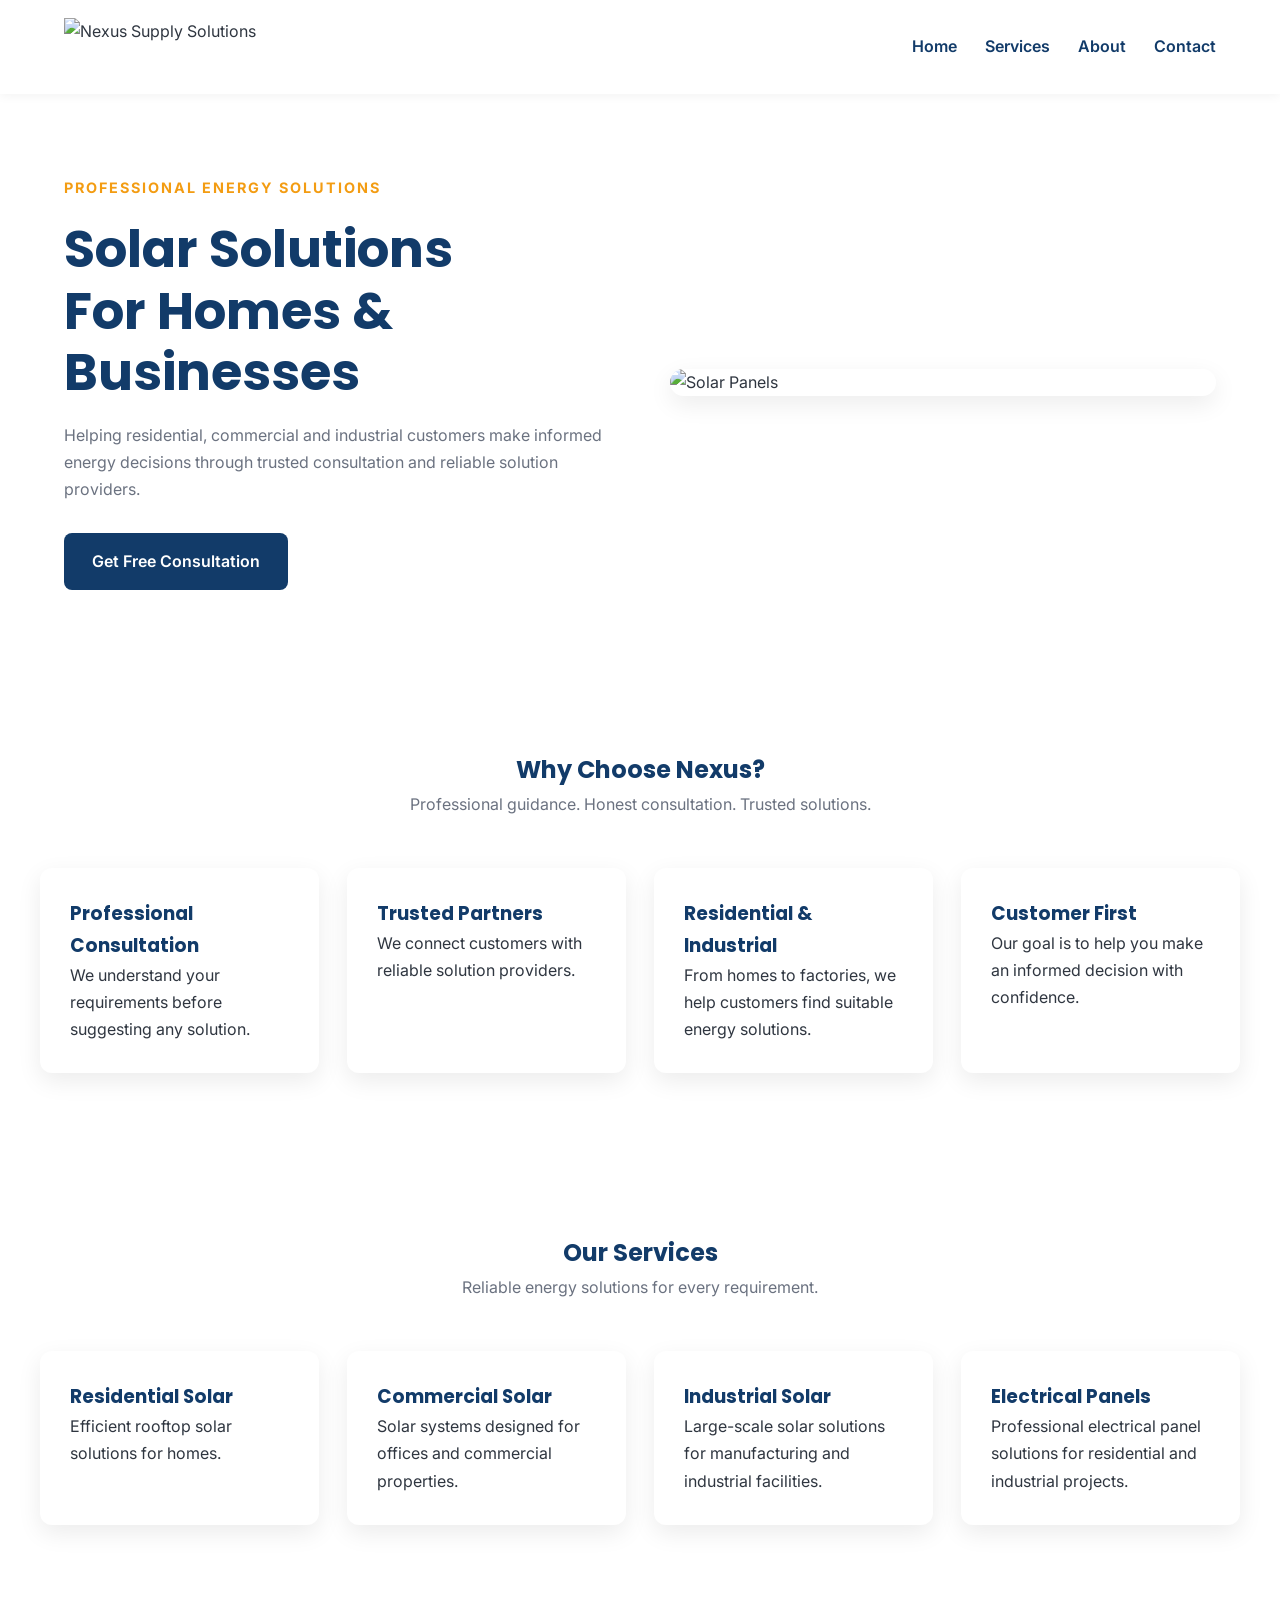
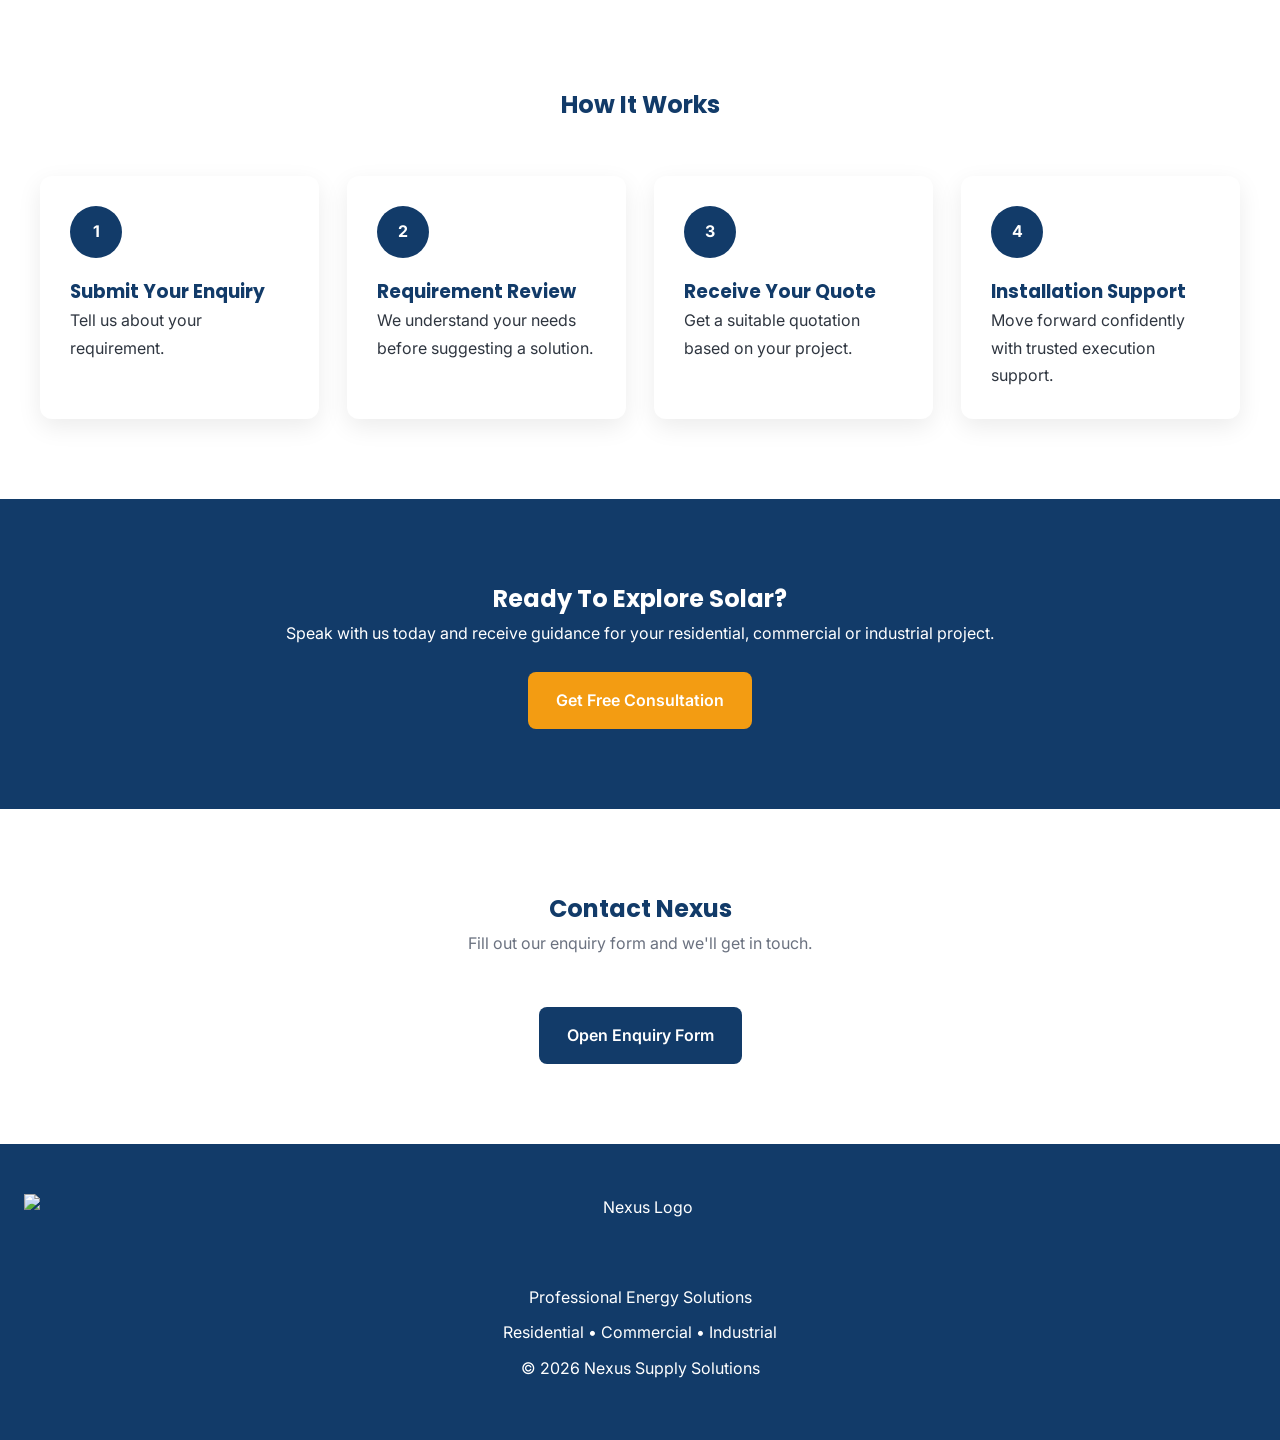
==== index.html @ 82d0091e "Add files via upload" ====
﻿<!DOCTYPE html>
<html lang="en">
<head>
    <meta charset="UTF-8">
    <meta name="viewport" content="width=device-width, initial-scale=1.0">
    <title>Nexus Supply Solutions | Energy Solutions</title>

    <meta name="description" content="Professional solar and energy solutions for residential, commercial and industrial customers.">

    <link rel="preconnect" href="https://fonts.googleapis.com">
    <link rel="preconnect" href="https://fonts.gstatic.com" crossorigin>

    <link href="https://fonts.googleapis.com/css2?family=Inter:wght@300;400;500;600&family=Poppins:wght@500;600;700&display=swap" rel="stylesheet">

    <link rel="stylesheet" href="style.css">
</head>

<body>

<!-- ===================== NAVIGATION ===================== -->

<header>

    <nav class="navbar">

        <div class="logo">

            <!-- Replace with your logo -->
            <img src="images/logo.png" alt="Nexus Supply Solutions">

        </div>

        <ul class="nav-links">

            <li><a href="#home">Home</a></li>

            <li><a href="#services">Services</a></li>

            <li><a href="#about">About</a></li>

            <li><a href="#contact">Contact</a></li>

        </ul>

    </nav>

</header>





<!-- ===================== HERO ===================== -->

<section class="hero" id="home">

    <div class="hero-text">

        <span class="small-heading">
            PROFESSIONAL ENERGY SOLUTIONS
        </span>

        <h1>

            Solar Solutions<br>

            For Homes & Businesses

        </h1>

        <p>

            Helping residential, commercial and industrial customers
            make informed energy decisions through trusted consultation
            and reliable solution providers.

        </p>

        <a href="#contact" class="primary-btn">

            Get Free Consultation

        </a>

    </div>


    <div class="hero-image">

        <img src="images/hero.jpg" alt="Solar Panels">

    </div>

</section>






<!-- ===================== WHY NEXUS ===================== -->

<section class="why" id="about">

    <div class="section-title">

        <h2>Why Choose Nexus?</h2>

        <p>
            Professional guidance. Honest consultation. Trusted solutions.
        </p>

    </div>


    <div class="why-grid">

        <div class="card">

            <h3>Professional Consultation</h3>

            <p>
                We understand your requirements before suggesting any solution.
            </p>

        </div>


        <div class="card">

            <h3>Trusted Partners</h3>

            <p>
                We connect customers with reliable solution providers.
            </p>

        </div>


        <div class="card">

            <h3>Residential & Industrial</h3>

            <p>
                From homes to factories, we help customers find suitable energy solutions.
            </p>

        </div>


        <div class="card">

            <h3>Customer First</h3>

            <p>
                Our goal is to help you make an informed decision with confidence.
            </p>

        </div>

    </div>

</section>







<!-- ===================== SERVICES ===================== -->

<section class="services" id="services">

    <div class="section-title">

        <h2>Our Services</h2>

        <p>

            Reliable energy solutions for every requirement.

        </p>

    </div>


    <div class="services-grid">

        <div class="service-card">

            <h3>Residential Solar</h3>

            <p>

                Efficient rooftop solar solutions for homes.

            </p>

        </div>



        <div class="service-card">

            <h3>Commercial Solar</h3>

            <p>

                Solar systems designed for offices and commercial properties.

            </p>

        </div>



        <div class="service-card">

            <h3>Industrial Solar</h3>

            <p>

                Large-scale solar solutions for manufacturing and industrial facilities.

            </p>

        </div>



        <div class="service-card">

            <h3>Electrical Panels</h3>

            <p>

                Professional electrical panel solutions for residential and industrial projects.

            </p>

        </div>

    </div>

</section>







<!-- ===================== PROCESS ===================== -->

<section class="process">

    <div class="section-title">

        <h2>How It Works</h2>

    </div>


    <div class="process-grid">

        <div class="step">

            <div class="number">1</div>

            <h3>Submit Your Enquiry</h3>

            <p>

                Tell us about your requirement.

            </p>

        </div>



        <div class="step">

            <div class="number">2</div>

            <h3>Requirement Review</h3>

            <p>

                We understand your needs before suggesting a solution.

            </p>

        </div>



        <div class="step">

            <div class="number">3</div>

            <h3>Receive Your Quote</h3>

            <p>

                Get a suitable quotation based on your project.

            </p>

        </div>



        <div class="step">

            <div class="number">4</div>

            <h3>Installation Support</h3>

            <p>

                Move forward confidently with trusted execution support.

            </p>

        </div>

    </div>

</section>








<!-- ===================== CTA ===================== -->

<section class="cta">

    <h2>

        Ready To Explore Solar?

    </h2>

    <p>

        Speak with us today and receive guidance for your residential,
        commercial or industrial project.

    </p>

    <a href="#contact" class="primary-btn">

        Get Free Consultation

    </a>

</section>









<!-- ===================== CONTACT ===================== -->

<section class="contact" id="contact">

    <div class="section-title">

        <h2>

            Contact Nexus

        </h2>

        <p>

            Fill out our enquiry form and we'll get in touch.

        </p>

    </div>


    <!-- Replace YOUR_GOOGLE_FORM_LINK with your form URL -->

    <a

        href="https://forms.gle/3yvZovaeXCSJUAY39"

        target="_blank"

        class="primary-btn"

    >

        Open Enquiry Form

    </a>

</section>








<!-- ===================== FOOTER ===================== -->

<footer>

    <img src="images/logo.png" alt="Nexus Logo">

    <p>

        Professional Energy Solutions

    </p>

    <p>

        Residential • Commercial • Industrial

    </p>

    <p>

        © 2026 Nexus Supply Solutions

    </p>

</footer>

</body>
</html>
---- style.css ----
/* ===========================
   Nexus Supply Solutions
   Version 1 Stylesheet
=========================== */

:root{
  --primary:#123b69;
  --secondary:#2b7bbb;
  --accent:#f39c12;
  --bg:#ffffff;
  --light:#f5f7fa;
  --text:#2f3640;
  --muted:#6b7280;
  --radius:12px;
  --shadow:0 8px 24px rgba(0,0,0,.08);
}

*{margin:0;padding:0;box-sizing:border-box}
html{scroll-behavior:smooth}
body{
  font-family:'Inter',sans-serif;
  color:var(--text);
  background:var(--bg);
  line-height:1.7;
}
img{max-width:100%;display:block}
a{text-decoration:none}

h1,h2,h3{
  font-family:'Poppins',sans-serif;
  color:var(--primary);
}

header{
  position:sticky;
  top:0;
  background:#fff;
  z-index:1000;
  box-shadow:0 2px 10px rgba(0,0,0,.05);
}

.navbar{
  max-width:1200px;
  margin:auto;
  display:flex;
  justify-content:space-between;
  align-items:center;
  padding:18px 24px;
}

.logo img{height:58px}

.nav-links{
  list-style:none;
  display:flex;
  gap:28px;
}

.nav-links a{
  color:var(--primary);
  font-weight:600;
}

.nav-links a:hover{
  color:var(--accent);
}

.hero{
  max-width:1200px;
  margin:auto;
  display:grid;
  grid-template-columns:1fr 1fr;
  gap:60px;
  align-items:center;
  padding:80px 24px;
}

.small-heading{
  color:var(--accent);
  letter-spacing:2px;
  font-weight:700;
  font-size:.9rem;
}

.hero h1{
  font-size:3.2rem;
  margin:18px 0;
  line-height:1.2;
}

.hero p{
  color:var(--muted);
  margin-bottom:30px;
}

.primary-btn{
  display:inline-block;
  background:var(--primary);
  color:#fff;
  padding:15px 28px;
  border-radius:8px;
  font-weight:600;
  transition:.25s;
}

.primary-btn:hover{
  background:var(--accent);
  transform:translateY(-2px);
}

.hero-image img{
  border-radius:18px;
  box-shadow:var(--shadow);
}

section{
  padding:80px 24px;
}

.section-title{
  text-align:center;
  margin-bottom:50px;
}

.section-title p{
  color:var(--muted);
}

.why-grid,
.services-grid,
.process-grid{
  max-width:1200px;
  margin:auto;
  display:grid;
  grid-template-columns:repeat(auto-fit,minmax(240px,1fr));
  gap:28px;
}

.card,
.service-card,
.step{
  background:#fff;
  padding:30px;
  border-radius:var(--radius);
  box-shadow:var(--shadow);
  transition:.25s;
}

.card:hover,
.service-card:hover,
.step:hover{
  transform:translateY(-6px);
}

.number{
  width:52px;
  height:52px;
  border-radius:50%;
  background:var(--primary);
  color:#fff;
  display:flex;
  align-items:center;
  justify-content:center;
  margin-bottom:18px;
  font-weight:700;
}

.cta{
  background:var(--primary);
  color:#fff;
  text-align:center;
}

.cta h2,
.cta p{
  color:#fff;
}

.cta .primary-btn{
  background:var(--accent);
  margin-top:25px;
}

.contact{
  text-align:center;
}

footer{
  background:var(--primary);
  color:#fff;
  text-align:center;
  padding:50px 24px;
}

footer img{
  height:70px;
  margin:0 auto 20px;
}

footer p{
  margin:8px 0;
}

@media(max-width:900px){
  .hero{
    grid-template-columns:1fr;
    text-align:center;
  }

  .hero h1{
    font-size:2.4rem;
  }

  .navbar{
    flex-direction:column;
    gap:18px;
  }

  .nav-links{
    flex-wrap:wrap;
    justify-content:center;
    gap:18px;
  }

  .logo img{
    height:50px;
  }
}
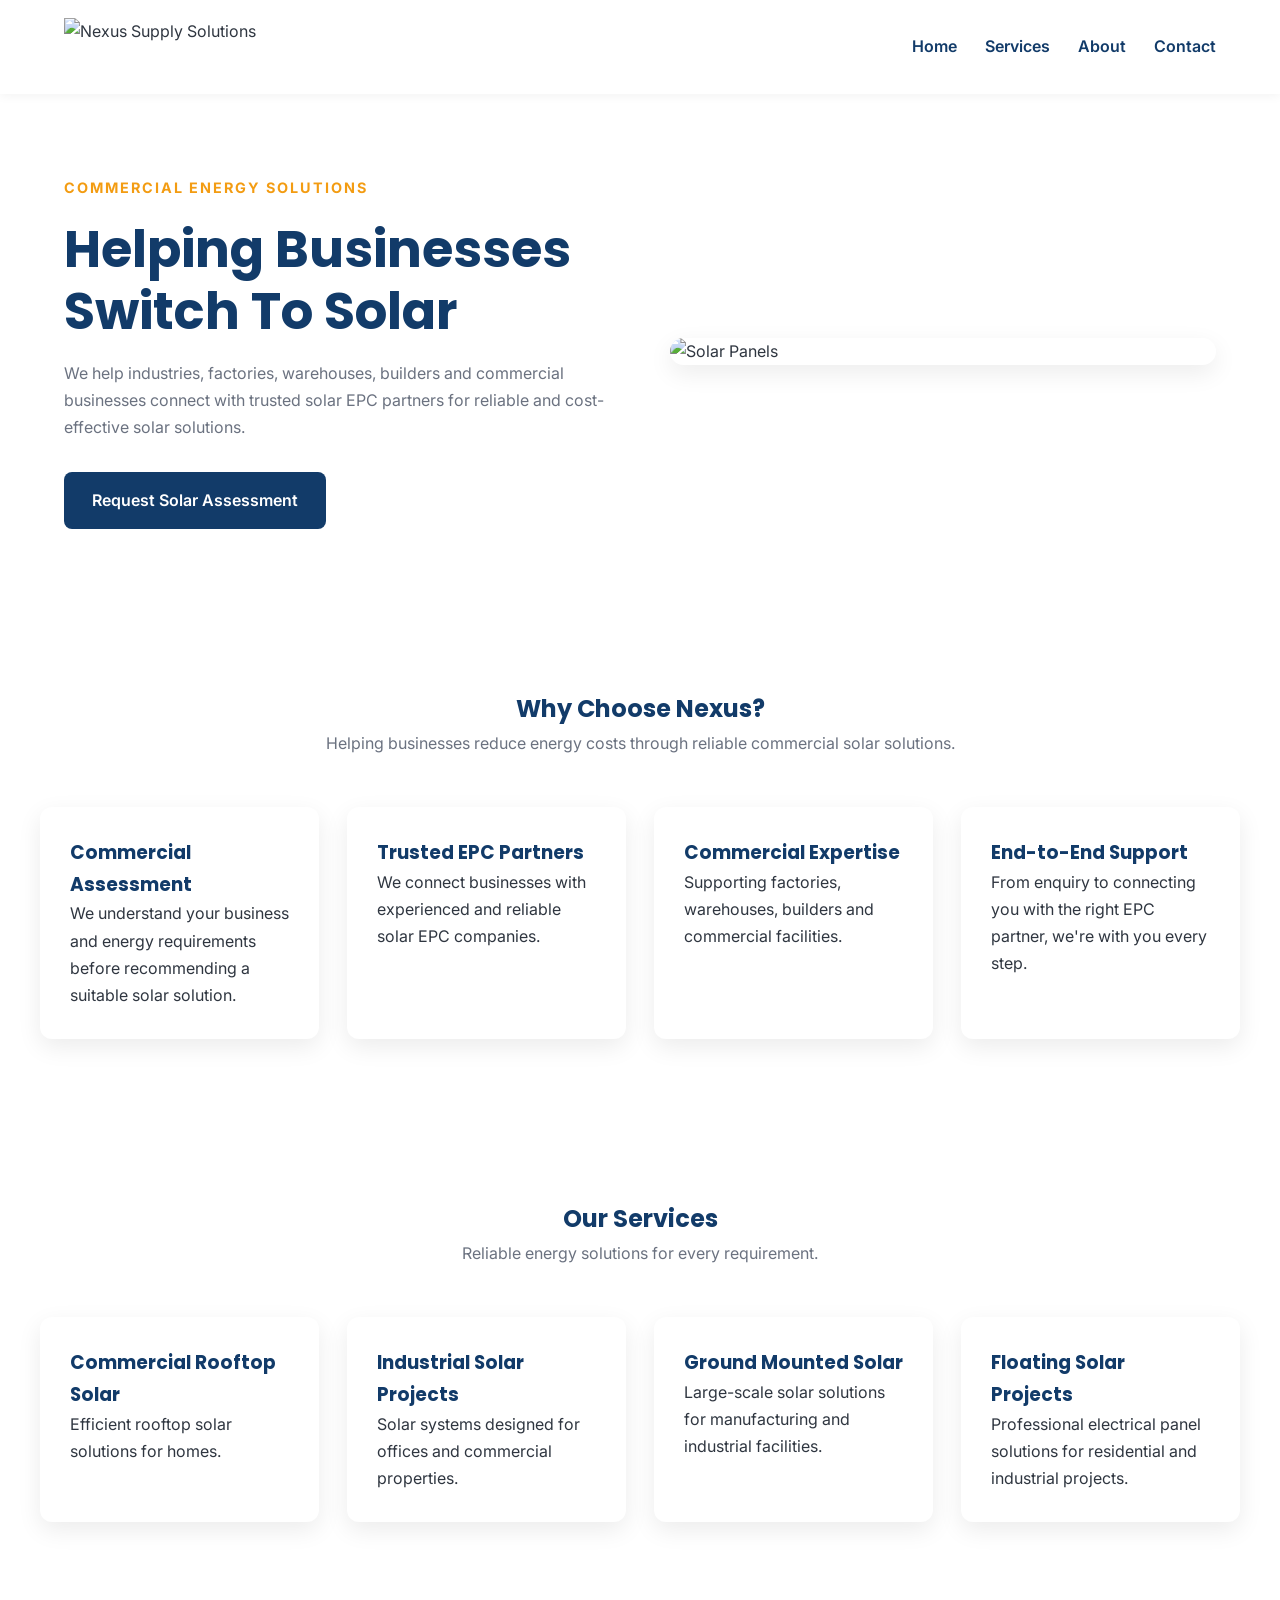
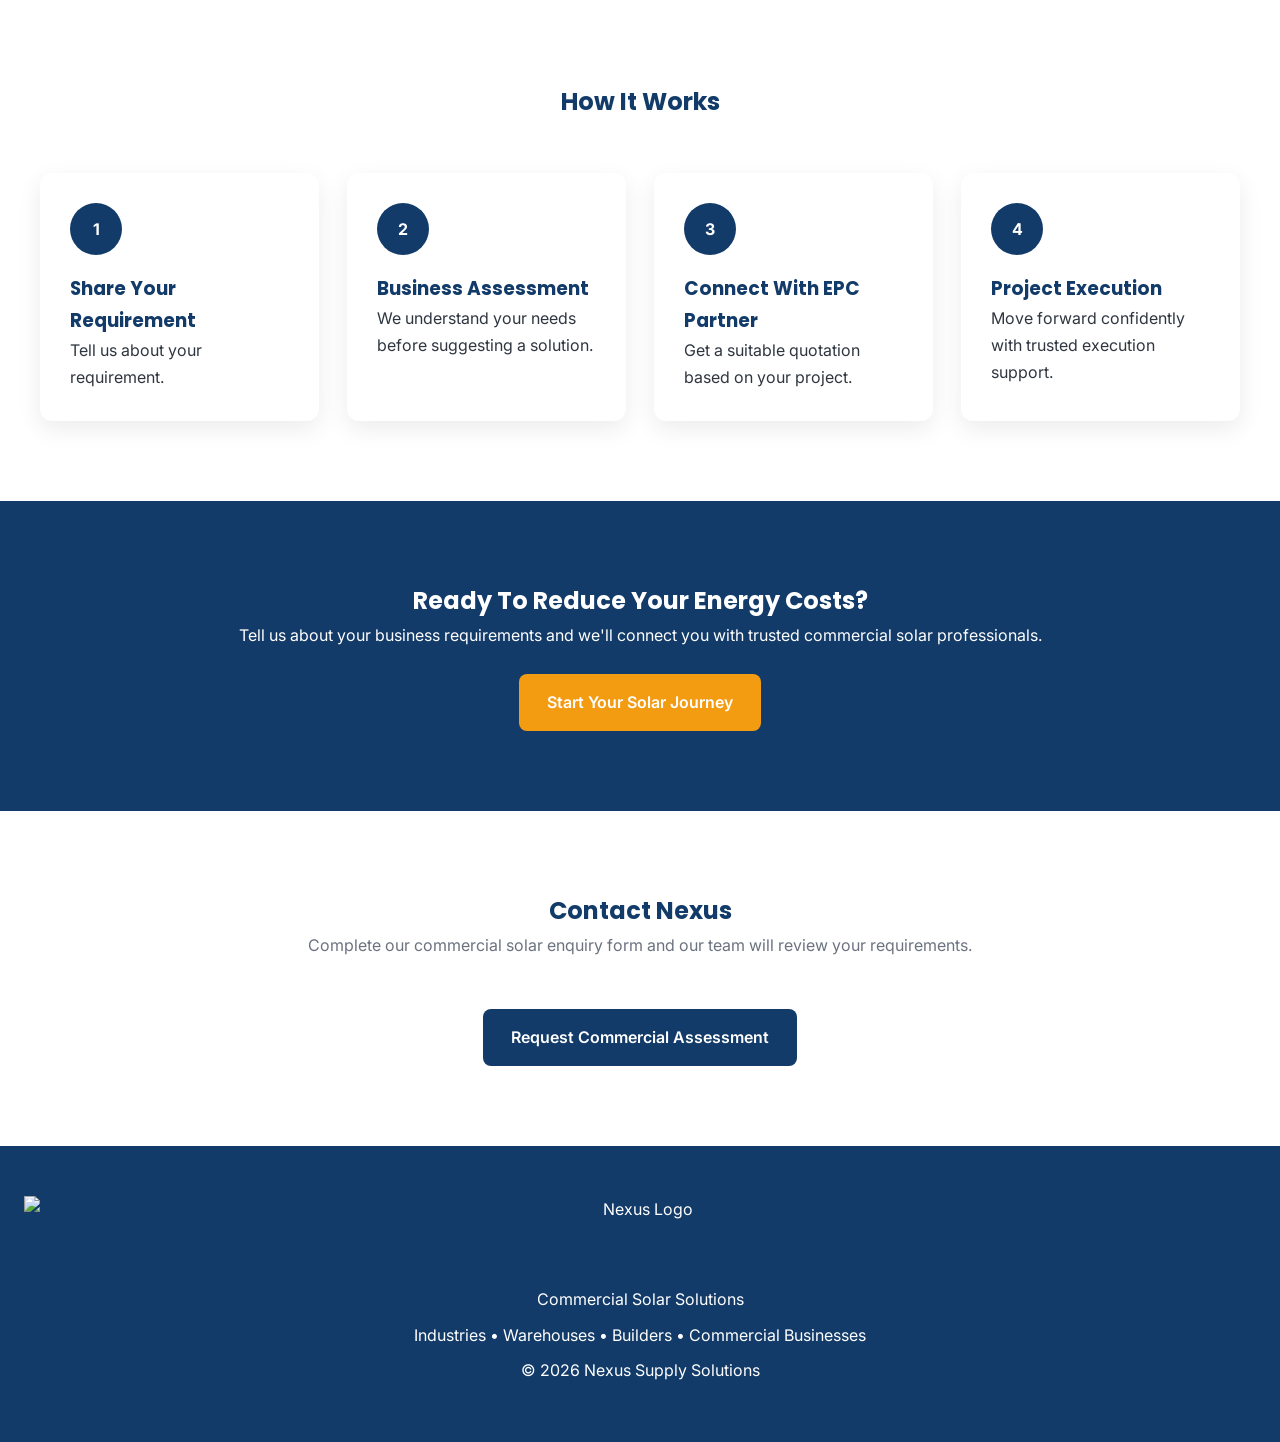
==== commit da4b2c86: "Update index.html" ====
--- a/index.html
+++ b/index.html
@@ -3,14 +3,40 @@
 <head>
     <meta charset="UTF-8">
     <meta name="viewport" content="width=device-width, initial-scale=1.0">
-    <title>Nexus Supply Solutions | Energy Solutions</title>
-
-    <meta name="description" content="Professional solar and energy solutions for residential, commercial and industrial customers.">
+
+    <title>Commercial & Industrial Solar Solutions | Nexus Supply Solutions</title>
+
+    <meta name="description" content="Helping industries, factories, warehouses, builders and commercial businesses connect 
+
+with trusted solar EPC partners for reliable commercial solar solutions across Maharashtra.">
+
+    <meta name="keywords" content="Commercial Solar, Industrial Solar, Factory Solar, Warehouse Solar, Rooftop Solar, Solar 
+
+EPC, Maharashtra, Nashik, Builders, Renewable Energy">
+
+    <meta name="author" content="Nexus Supply Solutions">
+    <meta name="robots" content="index,follow">
+
+    <meta name="theme-color" content="#0A5C99">
+
+    <meta property="og:title" content="Nexus Supply Solutions">
+    <meta property="og:description" content="Commercial Solar Solutions for Industries & Businesses">
+    <meta property="og:type" content="website">
+    <meta property="og:url" content="https://nexussupply.github.io/Nexus-Supply-Solutions/">
+    <meta property="og:image" content="https://nexussupply.github.io/Nexus-Supply-Solutions/images/logo.png">
+
+    <meta name="twitter:card" content="summary_large_image">
+
+    <link rel="canonical" href="https://nexussupply.github.io/Nexus-Supply-Solutions/">
+
+    <link rel="icon" href="images/logo.png">
 
     <link rel="preconnect" href="https://fonts.googleapis.com">
     <link rel="preconnect" href="https://fonts.gstatic.com" crossorigin>
 
-    <link href="https://fonts.googleapis.com/css2?family=Inter:wght@300;400;500;600&family=Poppins:wght@500;600;700&display=swap" rel="stylesheet">
+    <link href="https://fonts.googleapis.com/css2?
+
+family=Inter:wght@300;400;500;600&family=Poppins:wght@500;600;700&display=swap" rel="stylesheet">
 
     <link rel="stylesheet" href="style.css">
 </head>
@@ -57,28 +83,28 @@
     <div class="hero-text">
 
         <span class="small-heading">
-            PROFESSIONAL ENERGY SOLUTIONS
+            COMMERCIAL ENERGY SOLUTIONS
         </span>
 
         <h1>
 
-            Solar Solutions<br>
-
-            For Homes & Businesses
+            Helping Businesses<br>
+
+            Switch To Solar
 
         </h1>
 
         <p>
 
-            Helping residential, commercial and industrial customers
-            make informed energy decisions through trusted consultation
-            and reliable solution providers.
+            We help industries, factories, warehouses, builders and commercial businesses connect with trusted solar EPC 
+
+partners for reliable and cost-effective solar solutions.
 
         </p>
 
         <a href="#contact" class="primary-btn">
 
-            Get Free Consultation
+            Request Solar Assessment
 
         </a>
 
@@ -107,7 +133,7 @@
         <h2>Why Choose Nexus?</h2>
 
         <p>
-            Professional guidance. Honest consultation. Trusted solutions.
+            Helping businesses reduce energy costs through reliable commercial solar solutions.
         </p>
 
     </div>
@@ -117,10 +143,10 @@
 
         <div class="card">
 
-            <h3>Professional Consultation</h3>
-
-            <p>
-                We understand your requirements before suggesting any solution.
+            <h3>Commercial Assessment</h3>
+
+            <p>
+                We understand your business and energy requirements before recommending a suitable solar solution.
             </p>
 
         </div>
@@ -128,10 +154,10 @@
 
         <div class="card">
 
-            <h3>Trusted Partners</h3>
-
-            <p>
-                We connect customers with reliable solution providers.
+            <h3>Trusted EPC Partners</h3>
+
+            <p>
+                We connect businesses with experienced and reliable solar EPC companies.
             </p>
 
         </div>
@@ -139,10 +165,10 @@
 
         <div class="card">
 
-            <h3>Residential & Industrial</h3>
-
-            <p>
-                From homes to factories, we help customers find suitable energy solutions.
+            <h3>Commercial Expertise</h3>
+
+            <p>
+                Supporting factories, warehouses, builders and commercial facilities.
             </p>
 
         </div>
@@ -150,10 +176,10 @@
 
         <div class="card">
 
-            <h3>Customer First</h3>
-
-            <p>
-                Our goal is to help you make an informed decision with confidence.
+            <h3>End-to-End Support</h3>
+
+            <p>
+                From enquiry to connecting you with the right EPC partner, we're with you every step.
             </p>
 
         </div>
@@ -189,7 +215,7 @@
 
         <div class="service-card">
 
-            <h3>Residential Solar</h3>
+            <h3>Commercial Rooftop Solar</h3>
 
             <p>
 
@@ -203,7 +229,7 @@
 
         <div class="service-card">
 
-            <h3>Commercial Solar</h3>
+            <h3>Industrial Solar Projects</h3>
 
             <p>
 
@@ -217,7 +243,7 @@
 
         <div class="service-card">
 
-            <h3>Industrial Solar</h3>
+            <h3>Ground Mounted Solar</h3>
 
             <p>
 
@@ -231,7 +257,7 @@
 
         <div class="service-card">
 
-            <h3>Electrical Panels</h3>
+            <h3>Floating Solar Projects</h3>
 
             <p>
 
@@ -268,7 +294,7 @@
 
             <div class="number">1</div>
 
-            <h3>Submit Your Enquiry</h3>
+            <h3>Share Your Requirement</h3>
 
             <p>
 
@@ -284,7 +310,7 @@
 
             <div class="number">2</div>
 
-            <h3>Requirement Review</h3>
+            <h3>Business Assessment</h3>
 
             <p>
 
@@ -300,7 +326,7 @@
 
             <div class="number">3</div>
 
-            <h3>Receive Your Quote</h3>
+            <h3>Connect With EPC Partner</h3>
 
             <p>
 
@@ -316,7 +342,7 @@
 
             <div class="number">4</div>
 
-            <h3>Installation Support</h3>
+            <h3>Project Execution</h3>
 
             <p>
 
@@ -343,20 +369,19 @@
 
     <h2>
 
-        Ready To Explore Solar?
+        Ready To Reduce Your Energy Costs?
 
     </h2>
 
     <p>
 
-        Speak with us today and receive guidance for your residential,
-        commercial or industrial project.
+        Tell us about your business requirements and we'll connect you with trusted commercial solar professionals.
 
     </p>
 
     <a href="#contact" class="primary-btn">
 
-        Get Free Consultation
+        Start Your Solar Journey
 
     </a>
 
@@ -375,7 +400,7 @@
 <section class="contact" id="contact">
 
     <div class="section-title">
-
+	
         <h2>
 
             Contact Nexus
@@ -384,7 +409,7 @@
 
         <p>
 
-            Fill out our enquiry form and we'll get in touch.
+            Complete our commercial solar enquiry form and our team will review your requirements.
 
         </p>
 
@@ -403,7 +428,7 @@
 
     >
 
-        Open Enquiry Form
+        Request Commercial Assessment
 
     </a>
 
@@ -423,14 +448,13 @@
     <img src="images/logo.png" alt="Nexus Logo">
 
     <p>
-
-        Professional Energy Solutions
+Commercial Solar Solutions
 
     </p>
 
     <p>
 
-        Residential • Commercial • Industrial
+        Industries • Warehouses • Builders • Commercial Businesses
 
     </p>
 
@@ -443,4 +467,4 @@
 </footer>
 
 </body>
-</html>+</html>
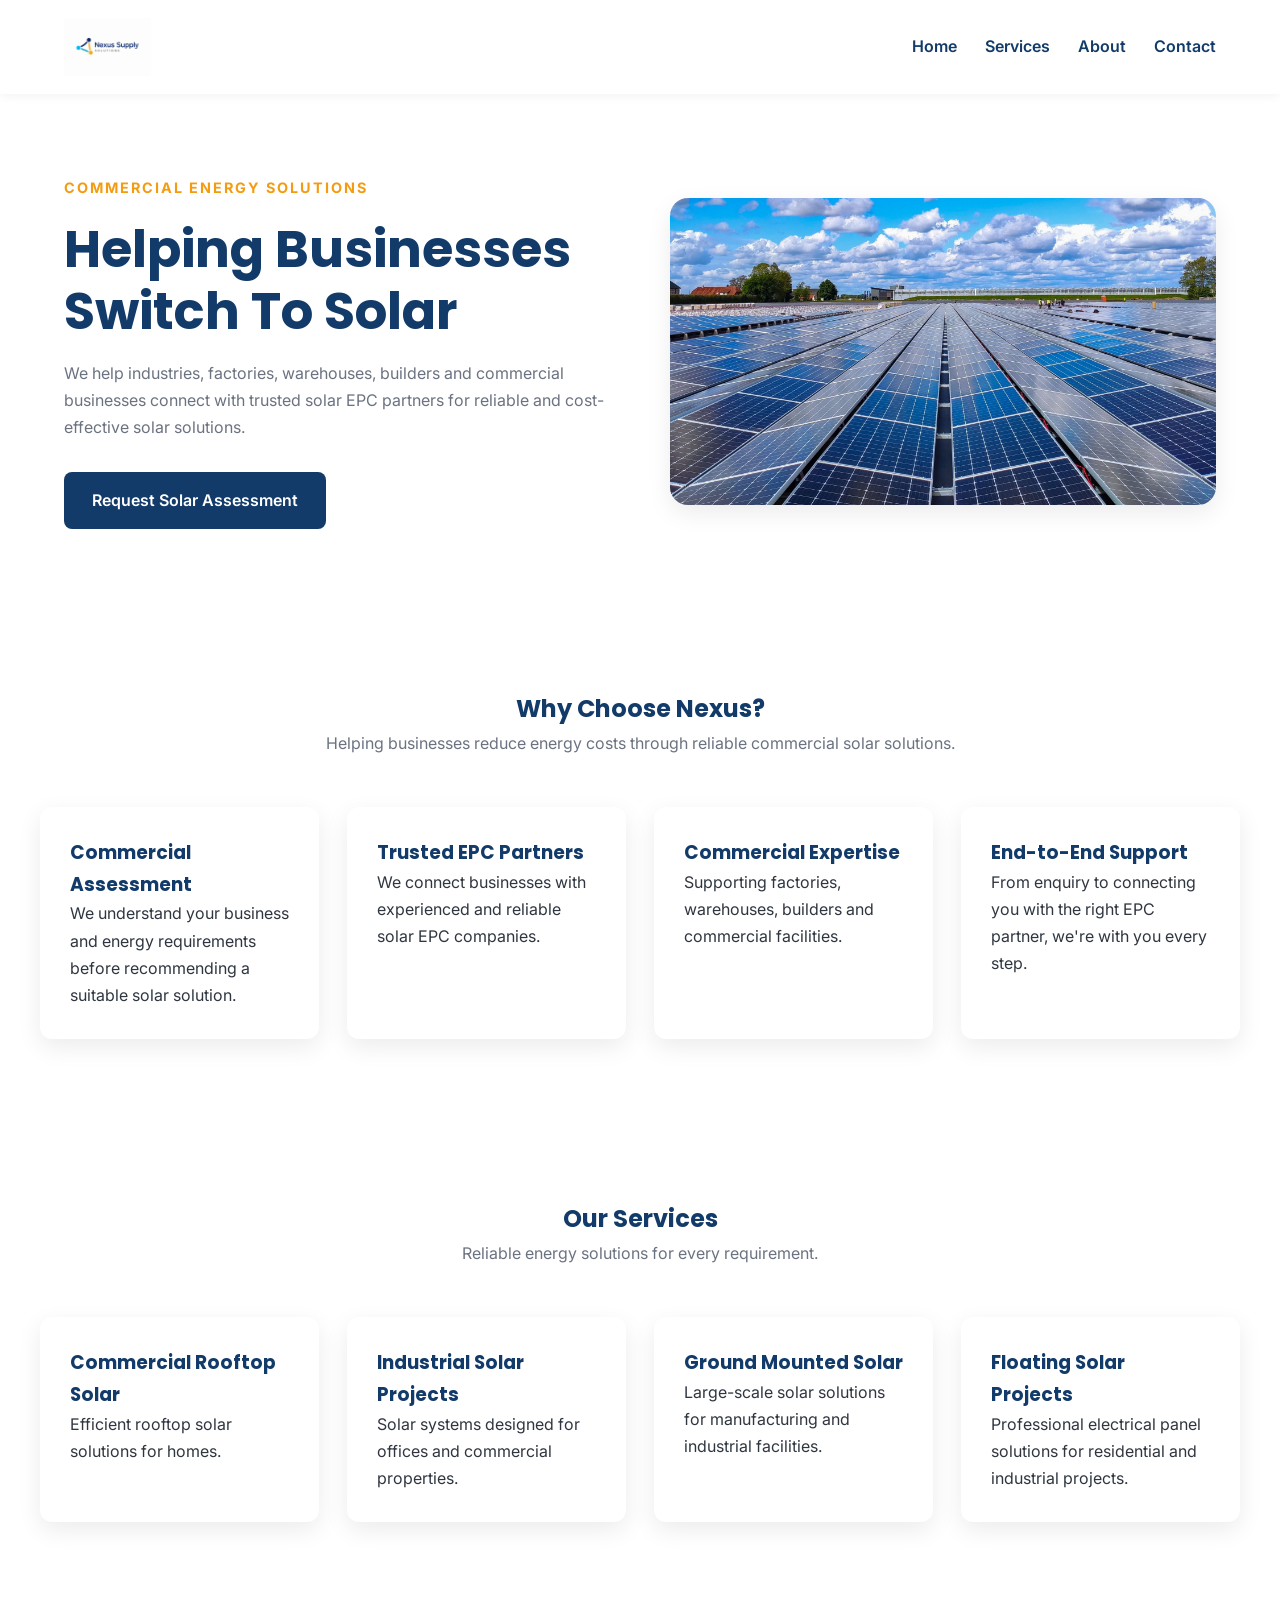
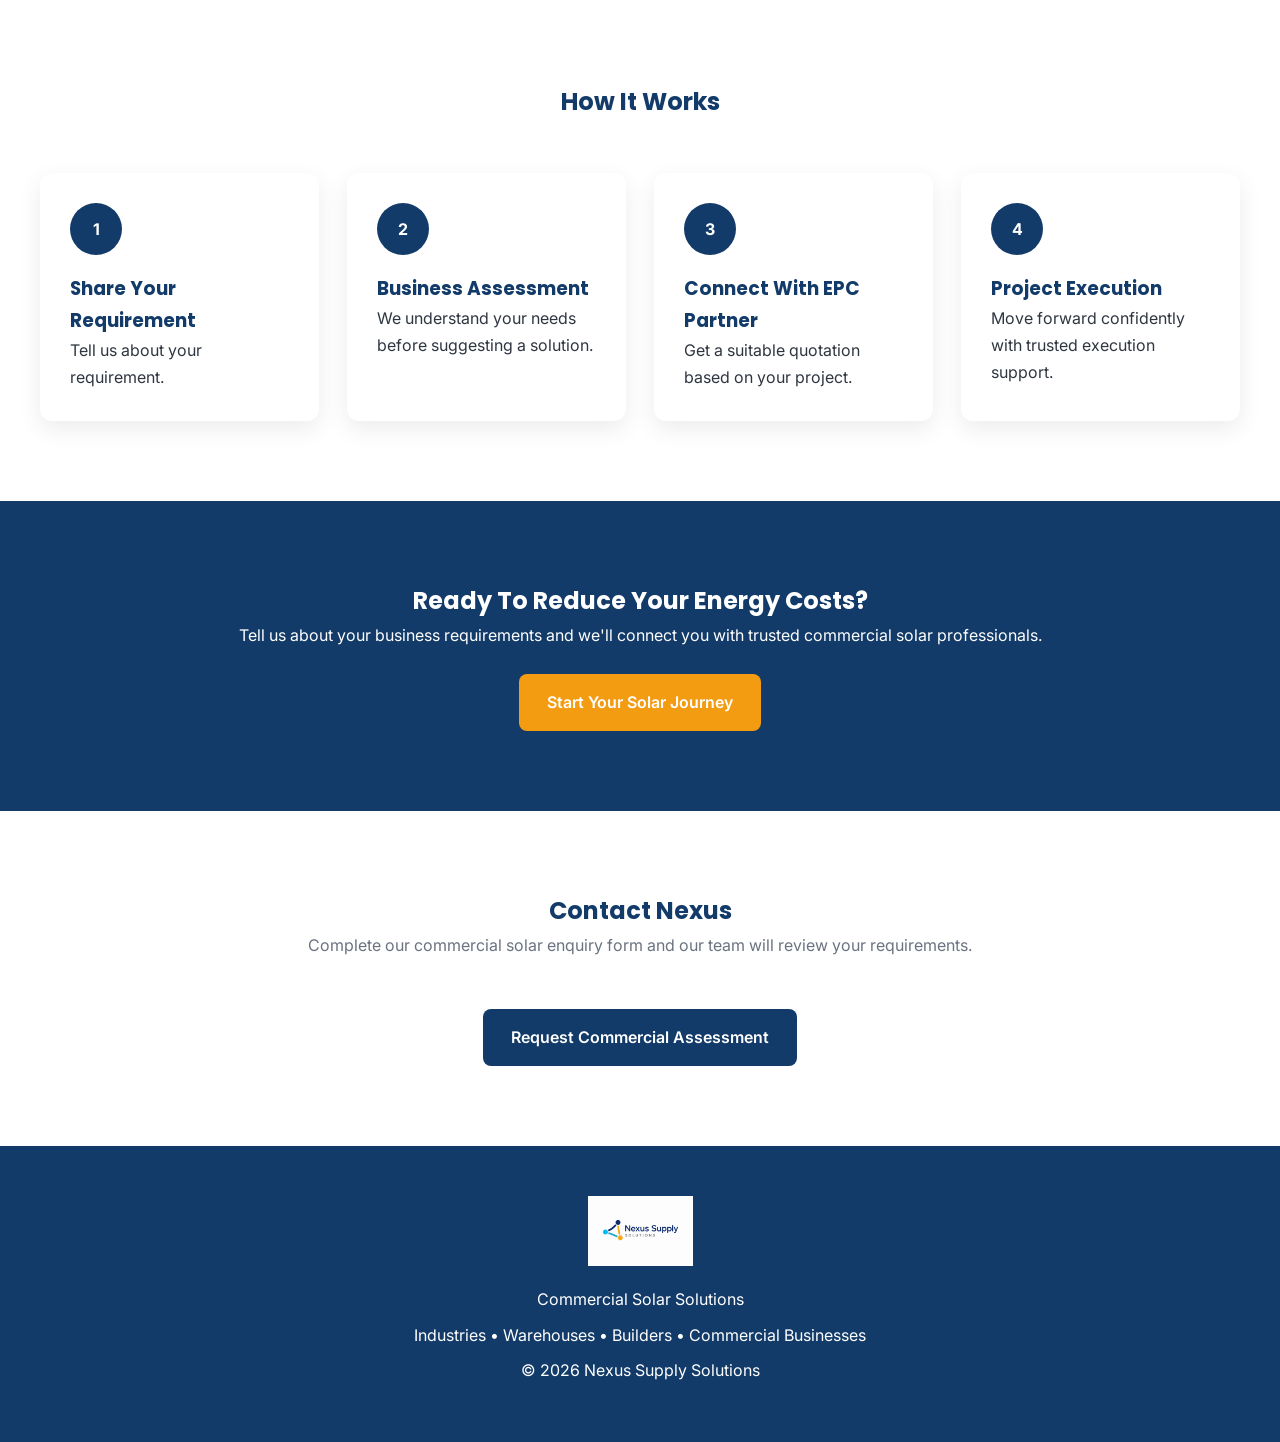
==== commit 23fb9516: "Update index.html" ====
--- a/index.html
+++ b/index.html
@@ -23,13 +23,13 @@
     <meta property="og:description" content="Commercial Solar Solutions for Industries & Businesses">
     <meta property="og:type" content="website">
     <meta property="og:url" content="https://nexussupply.github.io/Nexus-Supply-Solutions/">
-    <meta property="og:image" content="https://nexussupply.github.io/Nexus-Supply-Solutions/images/logo.png">
+    <meta property="og:image" content="https://nexussupply.github.io/Nexus-Supply-Solutions/logo.png">
 
     <meta name="twitter:card" content="summary_large_image">
 
     <link rel="canonical" href="https://nexussupply.github.io/Nexus-Supply-Solutions/">
 
-    <link rel="icon" href="images/logo.png">
+    <link rel="icon" href="logo.png">
 
     <link rel="preconnect" href="https://fonts.googleapis.com">
     <link rel="preconnect" href="https://fonts.gstatic.com" crossorigin>
@@ -52,7 +52,7 @@
         <div class="logo">
 
             <!-- Replace with your logo -->
-            <img src="images/logo.png" alt="Nexus Supply Solutions">
+            <img src="logo.png" alt="Nexus Supply Solutions">
 
         </div>
 
@@ -113,7 +113,7 @@
 
     <div class="hero-image">
 
-        <img src="images/hero.jpg" alt="Solar Panels">
+        <img src="hero.jpg" alt="Solar Panels">
 
     </div>
 
@@ -445,7 +445,7 @@
 
 <footer>
 
-    <img src="images/logo.png" alt="Nexus Logo">
+   <img src="logo.png" alt="Nexus Logo">
 
     <p>
 Commercial Solar Solutions
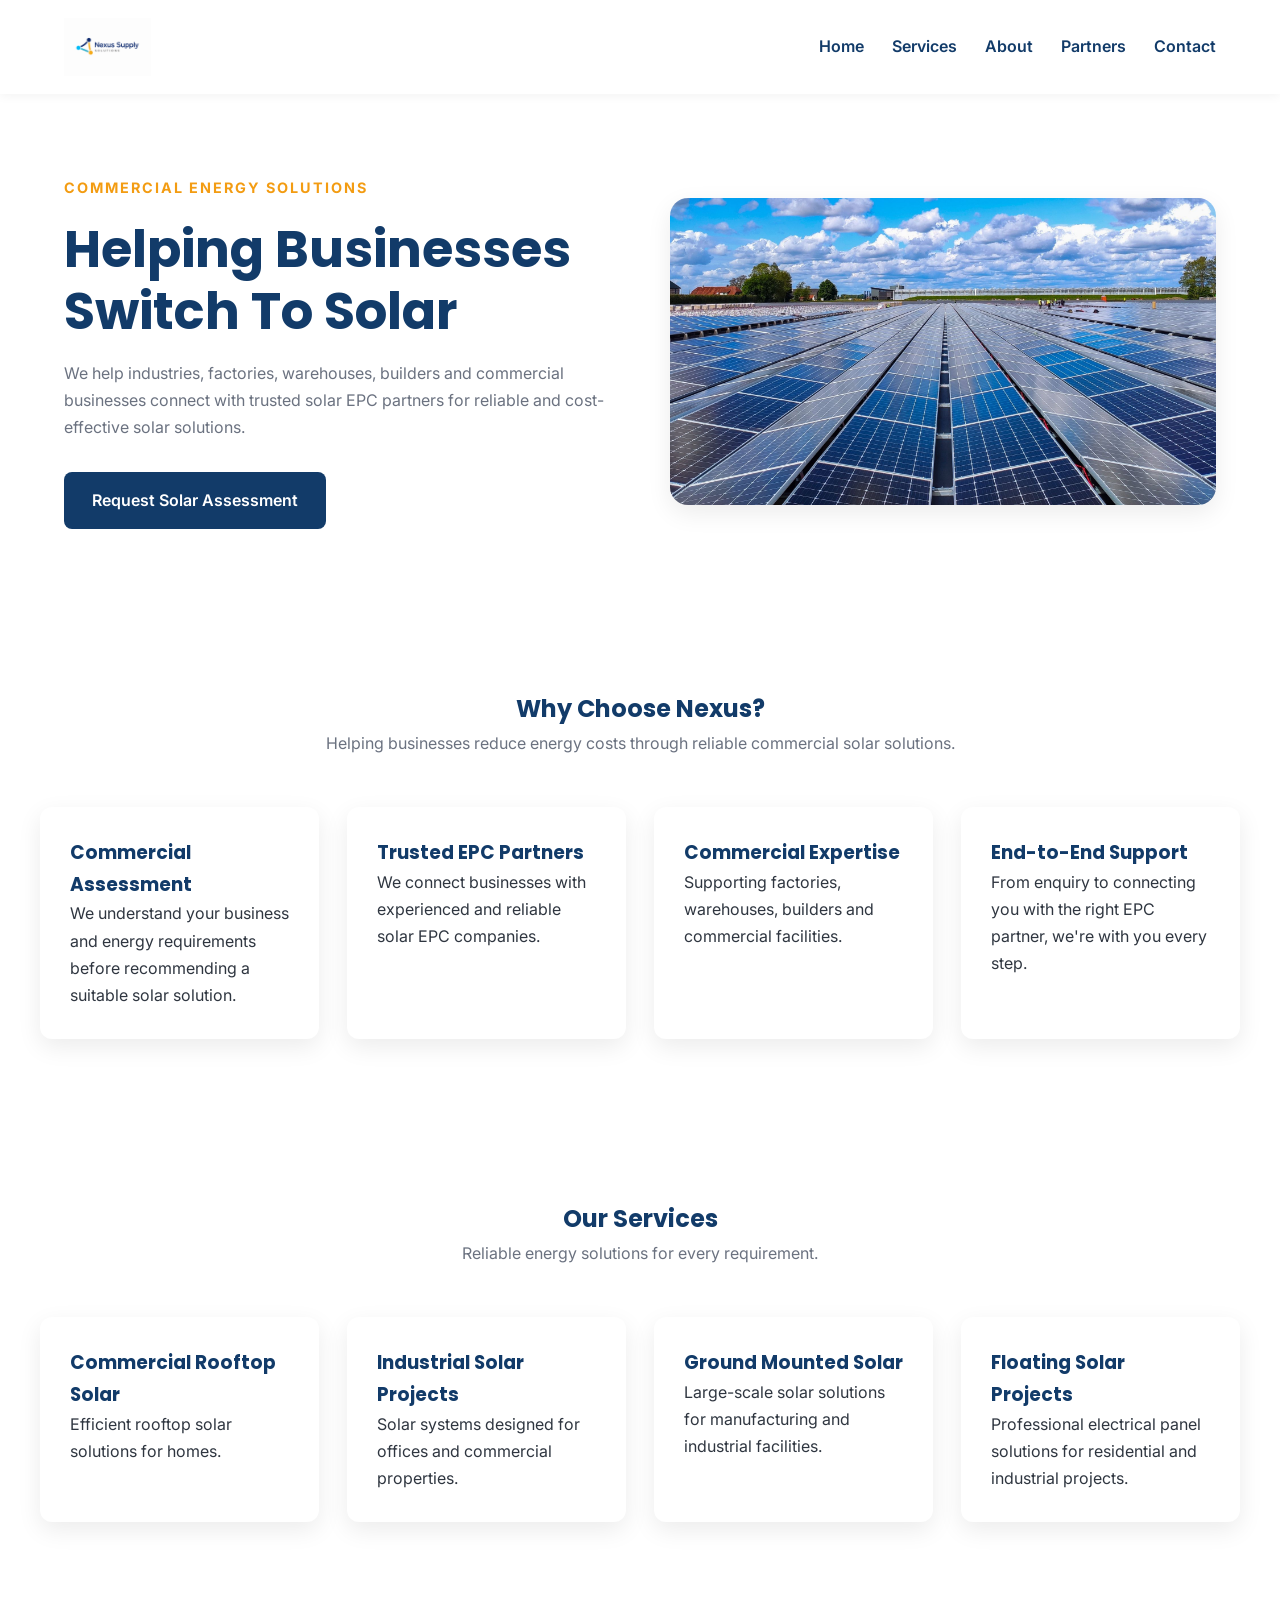
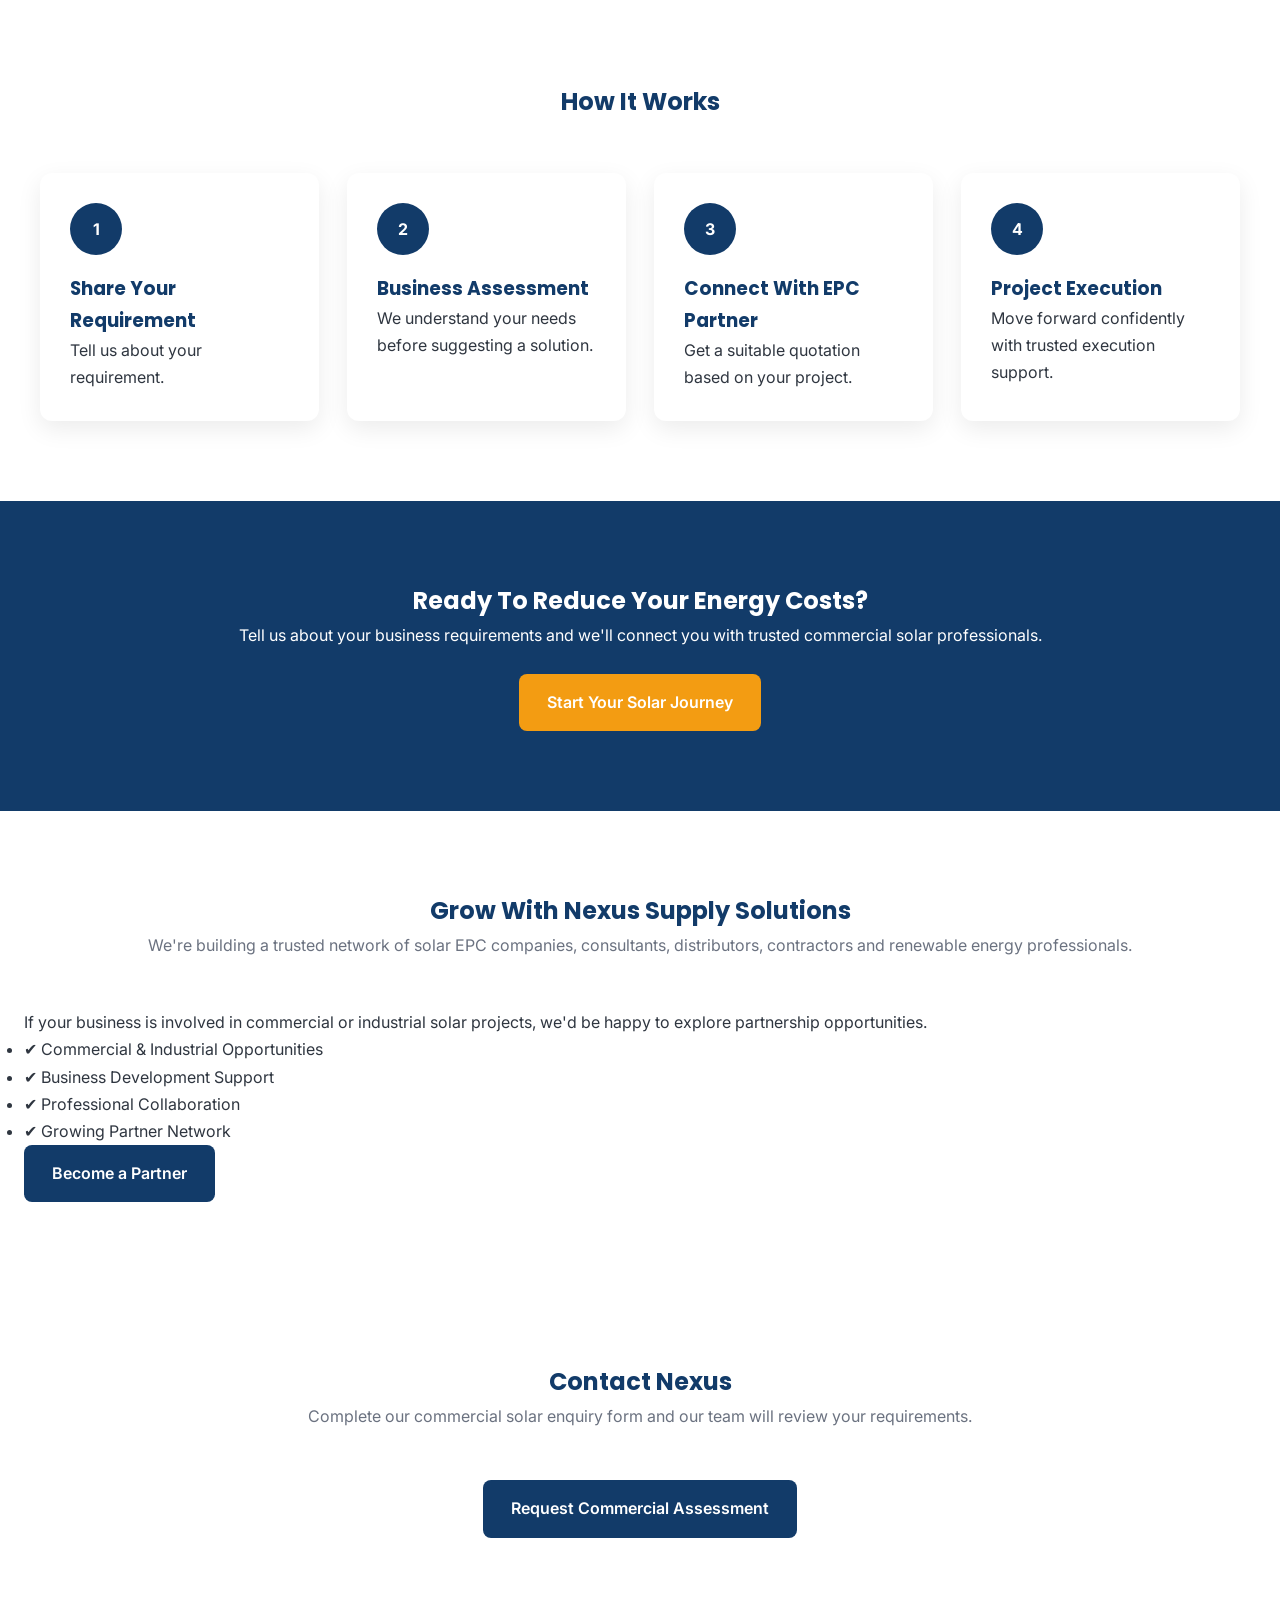
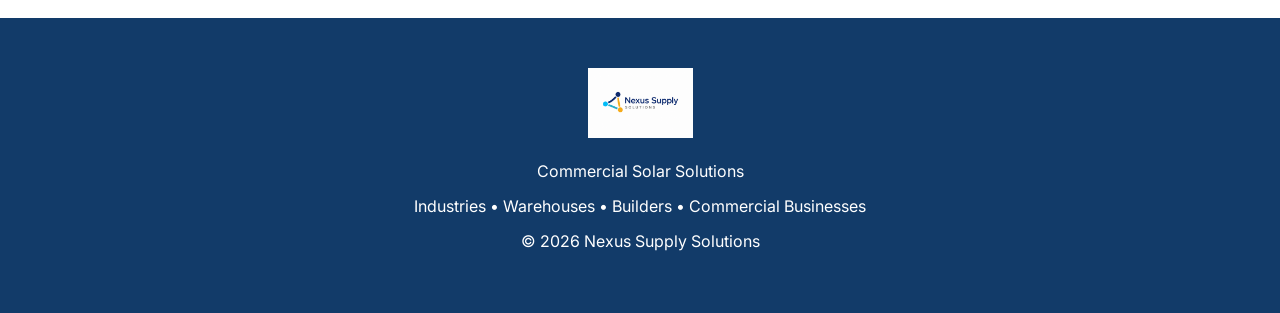
==== commit fb2146cb: "Update index.html" ====
--- a/index.html
+++ b/index.html
@@ -1,4 +1,4 @@
-﻿<!DOCTYPE html>
+<!DOCTYPE html>
 <html lang="en">
 <head>
     <meta charset="UTF-8">
@@ -6,13 +6,9 @@
 
     <title>Commercial & Industrial Solar Solutions | Nexus Supply Solutions</title>
 
-    <meta name="description" content="Helping industries, factories, warehouses, builders and commercial businesses connect 
-
-with trusted solar EPC partners for reliable commercial solar solutions across Maharashtra.">
-
-    <meta name="keywords" content="Commercial Solar, Industrial Solar, Factory Solar, Warehouse Solar, Rooftop Solar, Solar 
-
-EPC, Maharashtra, Nashik, Builders, Renewable Energy">
+    <meta name="description" content="Helping industries, factories, warehouses, builders and commercial businesses connect with trusted solar EPC partners for reliable commercial solar solutions across Maharashtra.">
+
+    <meta name="keywords" content="Commercial Solar, Industrial Solar, Factory Solar, Warehouse Solar, Rooftop Solar, Solar EPC, Maharashtra, Nashik, Builders, Renewable Energy">
 
     <meta name="author" content="Nexus Supply Solutions">
     <meta name="robots" content="index,follow">
@@ -23,7 +19,7 @@
     <meta property="og:description" content="Commercial Solar Solutions for Industries & Businesses">
     <meta property="og:type" content="website">
     <meta property="og:url" content="https://nexussupply.github.io/Nexus-Supply-Solutions/">
-    <meta property="og:image" content="https://nexussupply.github.io/Nexus-Supply-Solutions/logo.png">
+    <meta property="og:image" content="https://nexussupply.github.io/Nexus-Supply-Solutions/images/logo.png">
 
     <meta name="twitter:card" content="summary_large_image">
 
@@ -34,9 +30,7 @@
     <link rel="preconnect" href="https://fonts.googleapis.com">
     <link rel="preconnect" href="https://fonts.gstatic.com" crossorigin>
 
-    <link href="https://fonts.googleapis.com/css2?
-
-family=Inter:wght@300;400;500;600&family=Poppins:wght@500;600;700&display=swap" rel="stylesheet">
+    <link href="https://fonts.googleapis.com/css2?family=Inter:wght@300;400;500;600&family=Poppins:wght@500;600;700&display=swap" rel="stylesheet">
 
     <link rel="stylesheet" href="style.css">
 </head>
@@ -51,7 +45,7 @@
 
         <div class="logo">
 
-            <!-- Replace with your logo -->
+          
             <img src="logo.png" alt="Nexus Supply Solutions">
 
         </div>
@@ -64,7 +58,9 @@
 
             <li><a href="#about">About</a></li>
 
-            <li><a href="#contact">Contact</a></li>
+<li><a href="#partners">Partners</a></li>
+
+<li><a href="#contact">Contact</a></li>
 
         </ul>
 
@@ -96,9 +92,7 @@
 
         <p>
 
-            We help industries, factories, warehouses, builders and commercial businesses connect with trusted solar EPC 
-
-partners for reliable and cost-effective solar solutions.
+            We help industries, factories, warehouses, builders and commercial businesses connect with trusted solar EPC partners for reliable and cost-effective solar solutions.
 
         </p>
 
@@ -389,7 +383,50 @@
 
 
 
-
+<!-- ===================== PARTNER ===================== -->
+
+<section class="partner" id="partners">
+
+    <div class="section-title">
+
+        <h2>Grow With Nexus Supply Solutions</h2>
+
+        <p>
+            We're building a trusted network of solar EPC companies, consultants,
+            distributors, contractors and renewable energy professionals.
+        </p>
+
+    </div>
+
+    <div class="partner-content">
+
+        <p>
+
+            If your business is involved in commercial or industrial solar projects,
+            we'd be happy to explore partnership opportunities.
+
+        </p>
+
+        <ul>
+
+            <li>✔ Commercial & Industrial Opportunities</li>
+            <li>✔ Business Development Support</li>
+            <li>✔ Professional Collaboration</li>
+            <li>✔ Growing Partner Network</li>
+
+        </ul>
+
+        <a href="https://forms.gle/wRc22Xvr2gvTr9kz7"
+           target="_blank"
+           class="primary-btn">
+
+            Become a Partner
+
+        </a>
+
+    </div>
+
+</section>
 
 
 
@@ -416,8 +453,7 @@
     </div>
 
 
-    <!-- Replace YOUR_GOOGLE_FORM_LINK with your form URL -->
-
+   
     <a
 
         href="https://forms.gle/3yvZovaeXCSJUAY39"
@@ -445,7 +481,7 @@
 
 <footer>
 
-   <img src="logo.png" alt="Nexus Logo">
+    <img src="logo.png" alt="Nexus Logo">
 
     <p>
 Commercial Solar Solutions
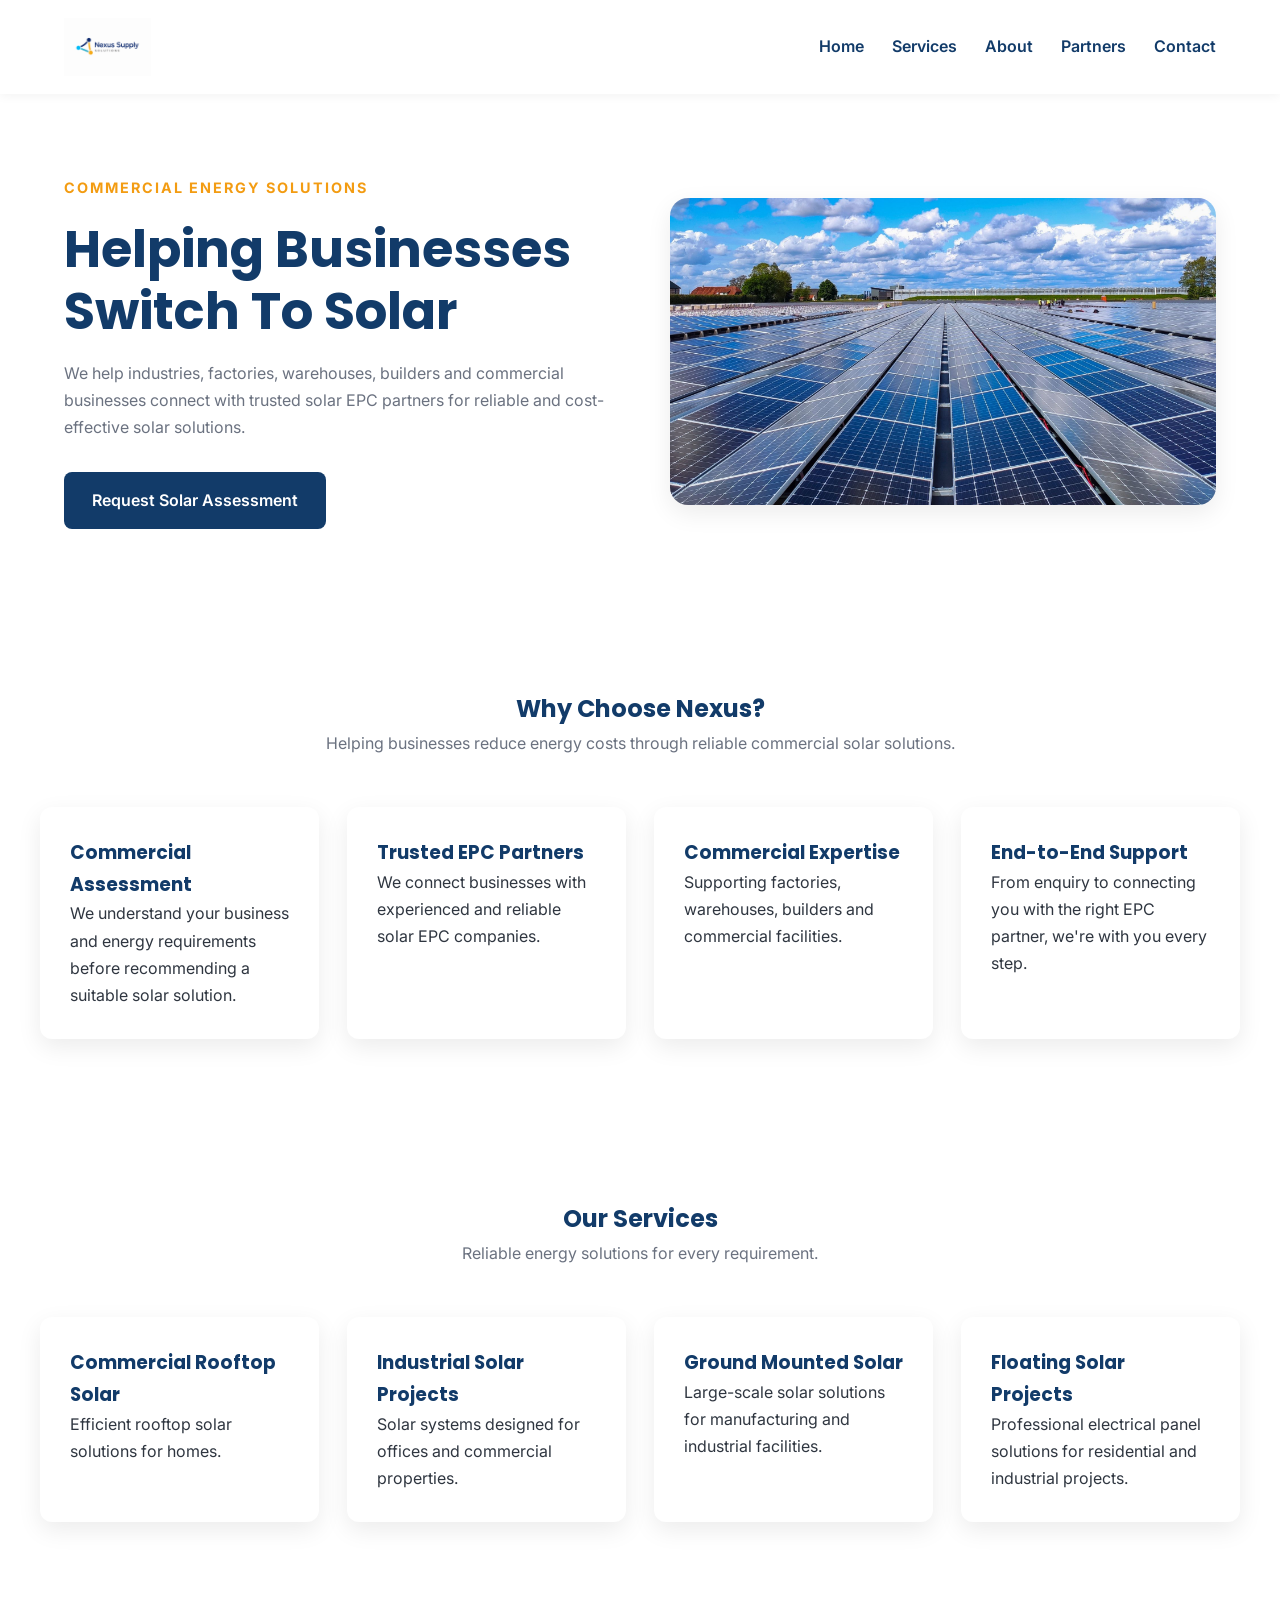
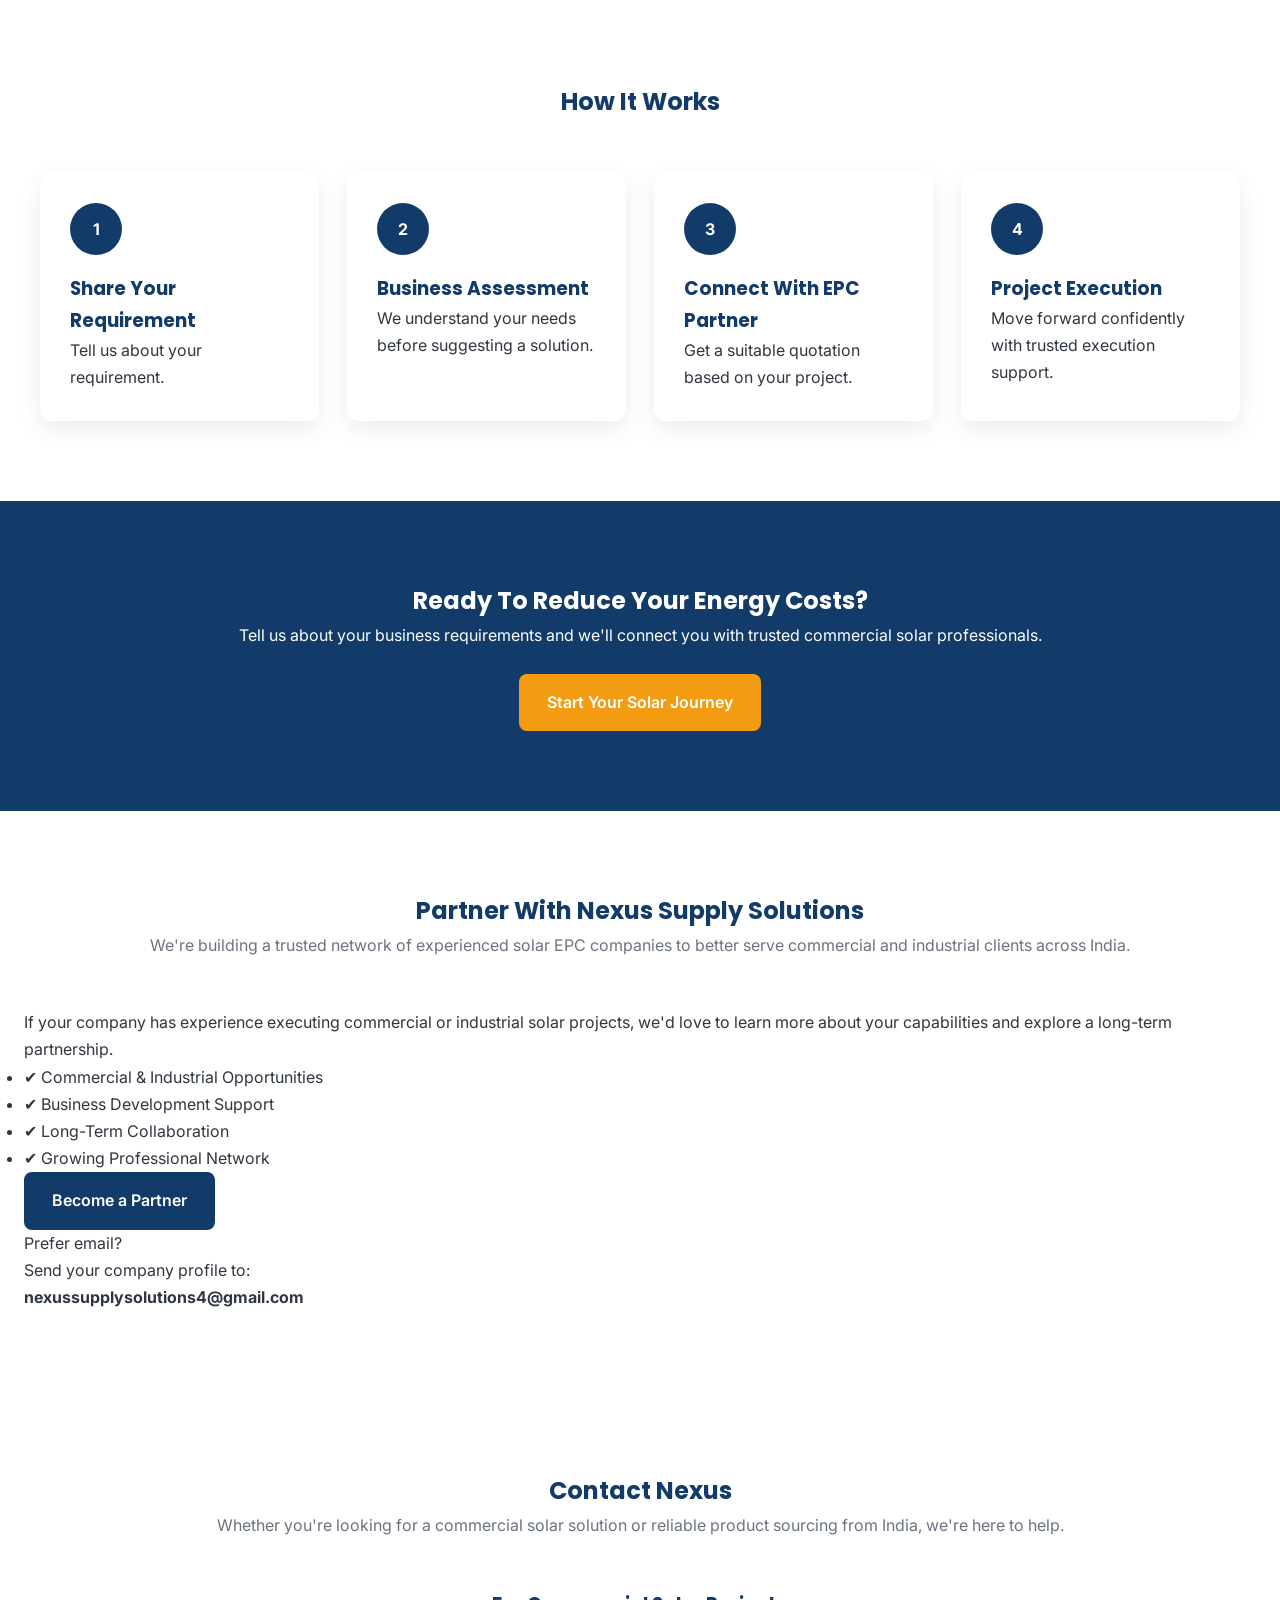
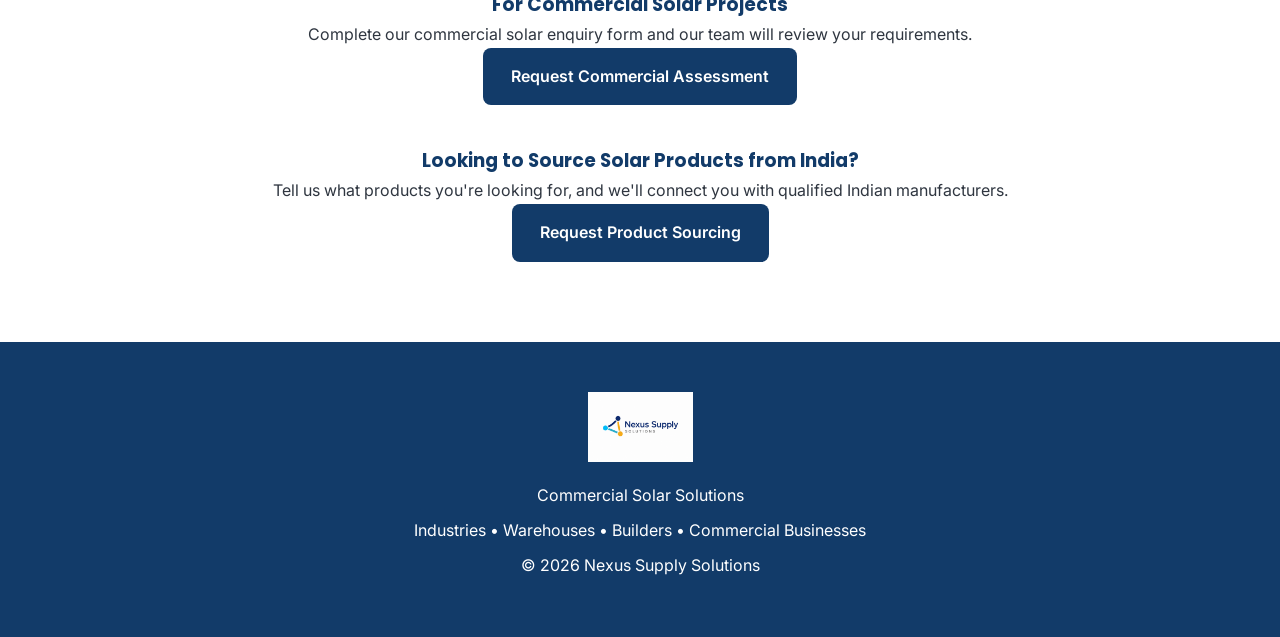
==== commit 6e80965b: "Update index.html" ====
--- a/index.html
+++ b/index.html
@@ -389,11 +389,10 @@
 
     <div class="section-title">
 
-        <h2>Grow With Nexus Supply Solutions</h2>
-
-        <p>
-            We're building a trusted network of solar EPC companies, consultants,
-            distributors, contractors and renewable energy professionals.
+        <h2>Partner With Nexus Supply Solutions</h2>
+
+        <p>
+            We're building a trusted network of experienced solar EPC companies to better serve commercial and industrial clients across India.
         </p>
 
     </div>
@@ -402,8 +401,7 @@
 
         <p>
 
-            If your business is involved in commercial or industrial solar projects,
-            we'd be happy to explore partnership opportunities.
+           If your company has experience executing commercial or industrial solar projects, we'd love to learn more about your capabilities and explore a long-term partnership.
 
         </p>
 
@@ -411,12 +409,12 @@
 
             <li>✔ Commercial & Industrial Opportunities</li>
             <li>✔ Business Development Support</li>
-            <li>✔ Professional Collaboration</li>
-            <li>✔ Growing Partner Network</li>
+            <li>✔ Long-Term Collaboration</li>
+            <li>✔ Growing Professional Network</li>
 
         </ul>
 
-        <a href="https://forms.gle/wRc22Xvr2gvTr9kz7"
+        <a href="https://forms.gle/LLmXPNBkWVAaQDym6"
            target="_blank"
            class="primary-btn">
 
@@ -424,10 +422,18 @@
 
         </a>
 
-    </div>
-
-</section>
-
+        <p class="partner-email">
+
+            Prefer email?<br>
+            Send your company profile to:<br>
+
+            <strong>nexussupplysolutions4@gmail.com</strong>
+
+        </p>
+
+    </div>
+
+</section>
 
 
 
@@ -437,12 +443,22 @@
 <section class="contact" id="contact">
 
     <div class="section-title">
-	
-        <h2>
-
-            Contact Nexus
-
-        </h2>
+
+        <h2>Contact Nexus</h2>
+
+        <p>
+
+            Whether you're looking for a commercial solar solution or reliable product sourcing from India, we're here to help.
+
+        </p>
+
+    </div>
+
+    <!-- Commercial Assessment -->
+
+    <div style="margin-bottom:40px;">
+
+        <h3>For Commercial Solar Projects</h3>
 
         <p>
 
@@ -450,27 +466,41 @@
 
         </p>
 
-    </div>
-
-
-   
-    <a
-
-        href="https://forms.gle/3yvZovaeXCSJUAY39"
-
-        target="_blank"
-
-        class="primary-btn"
-
-    >
-
-        Request Commercial Assessment
-
-    </a>
-
-</section>
-
-
+        <a
+            href="https://forms.gle/3yvZovaeXCSJUAY39"
+            target="_blank"
+            class="primary-btn">
+
+            Request Commercial Assessment
+
+        </a>
+
+    </div>
+
+    <!-- Product Sourcing -->
+
+    <div id="sourcing">
+
+        <h3>Looking to Source Solar Products from India?</h3>
+
+        <p>
+
+            Tell us what products you're looking for, and we'll connect you with qualified Indian manufacturers.
+
+        </p>
+
+        <a
+            href="YOUR_PRODUCT_SOURCING_FORM_LINK"
+            target="_blank"
+            class="primary-btn">
+
+            Request Product Sourcing
+
+        </a>
+
+    </div>
+
+</section>
 
 
 
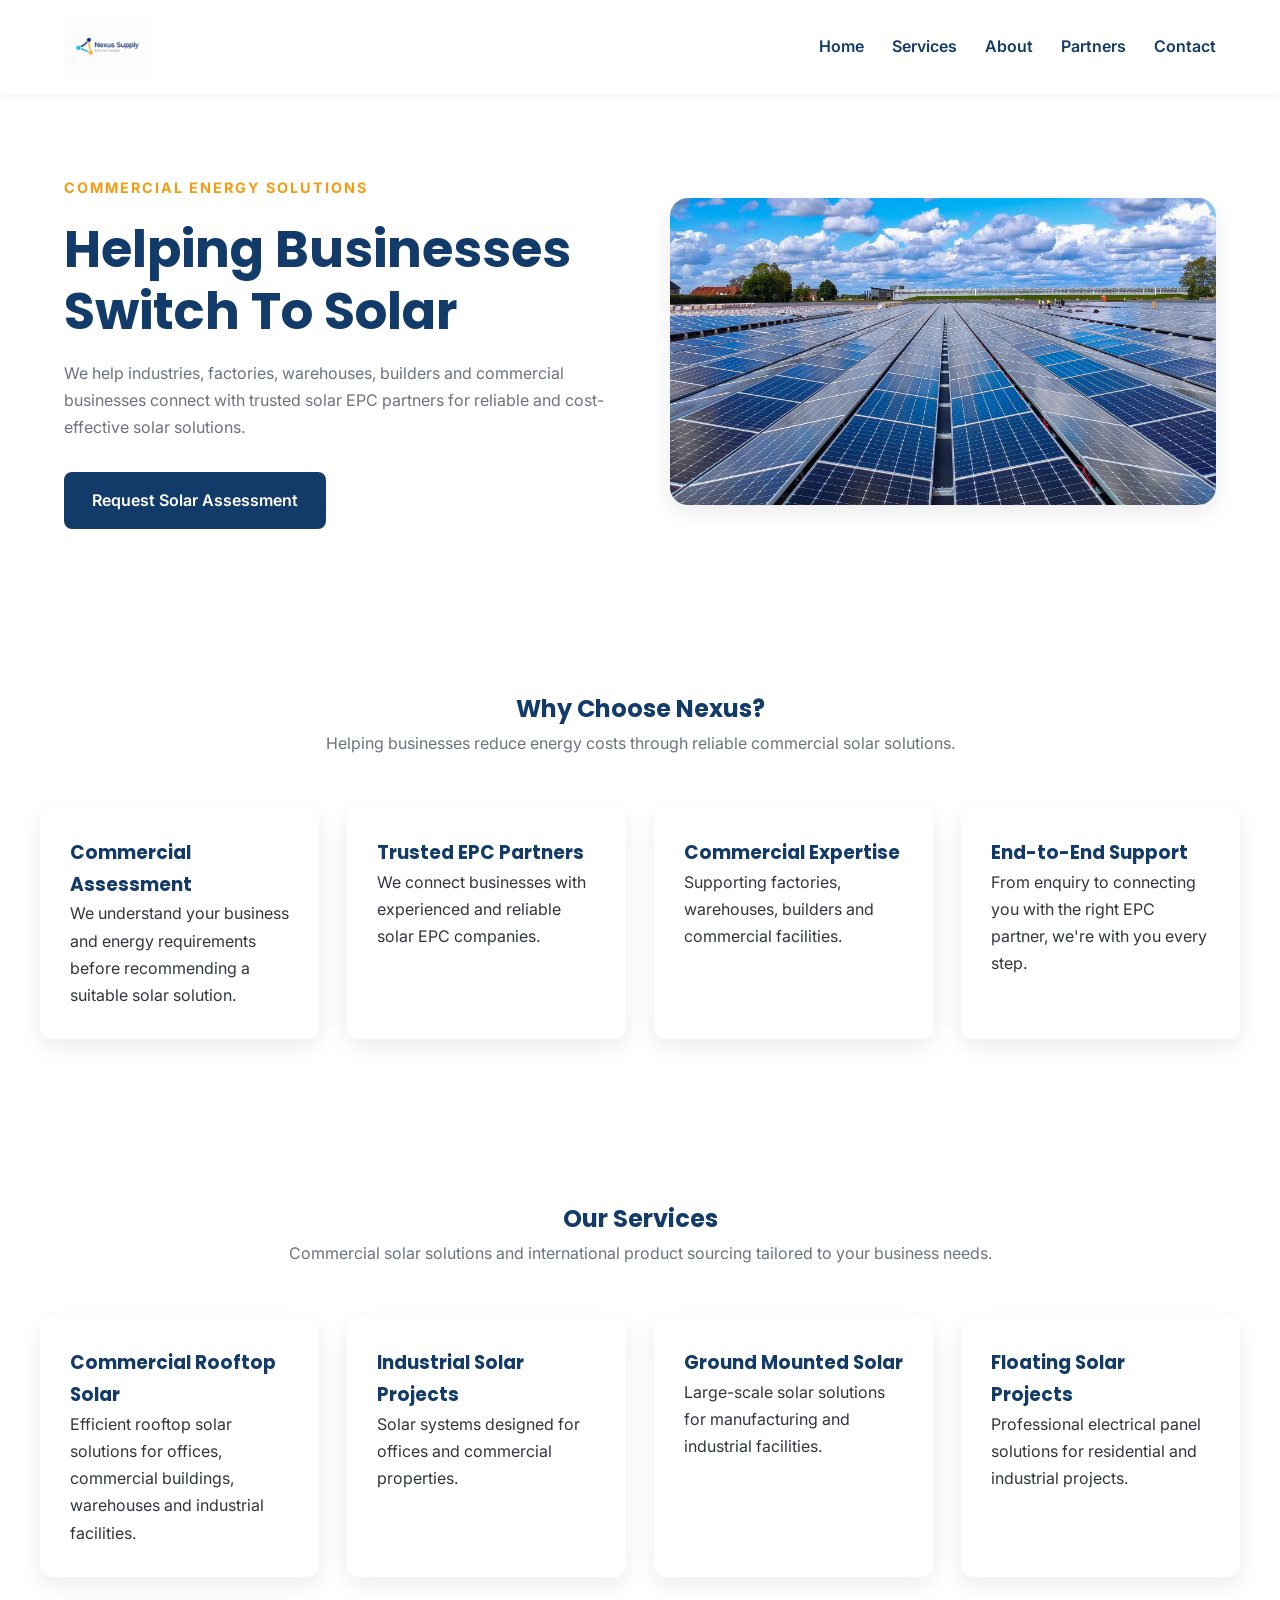
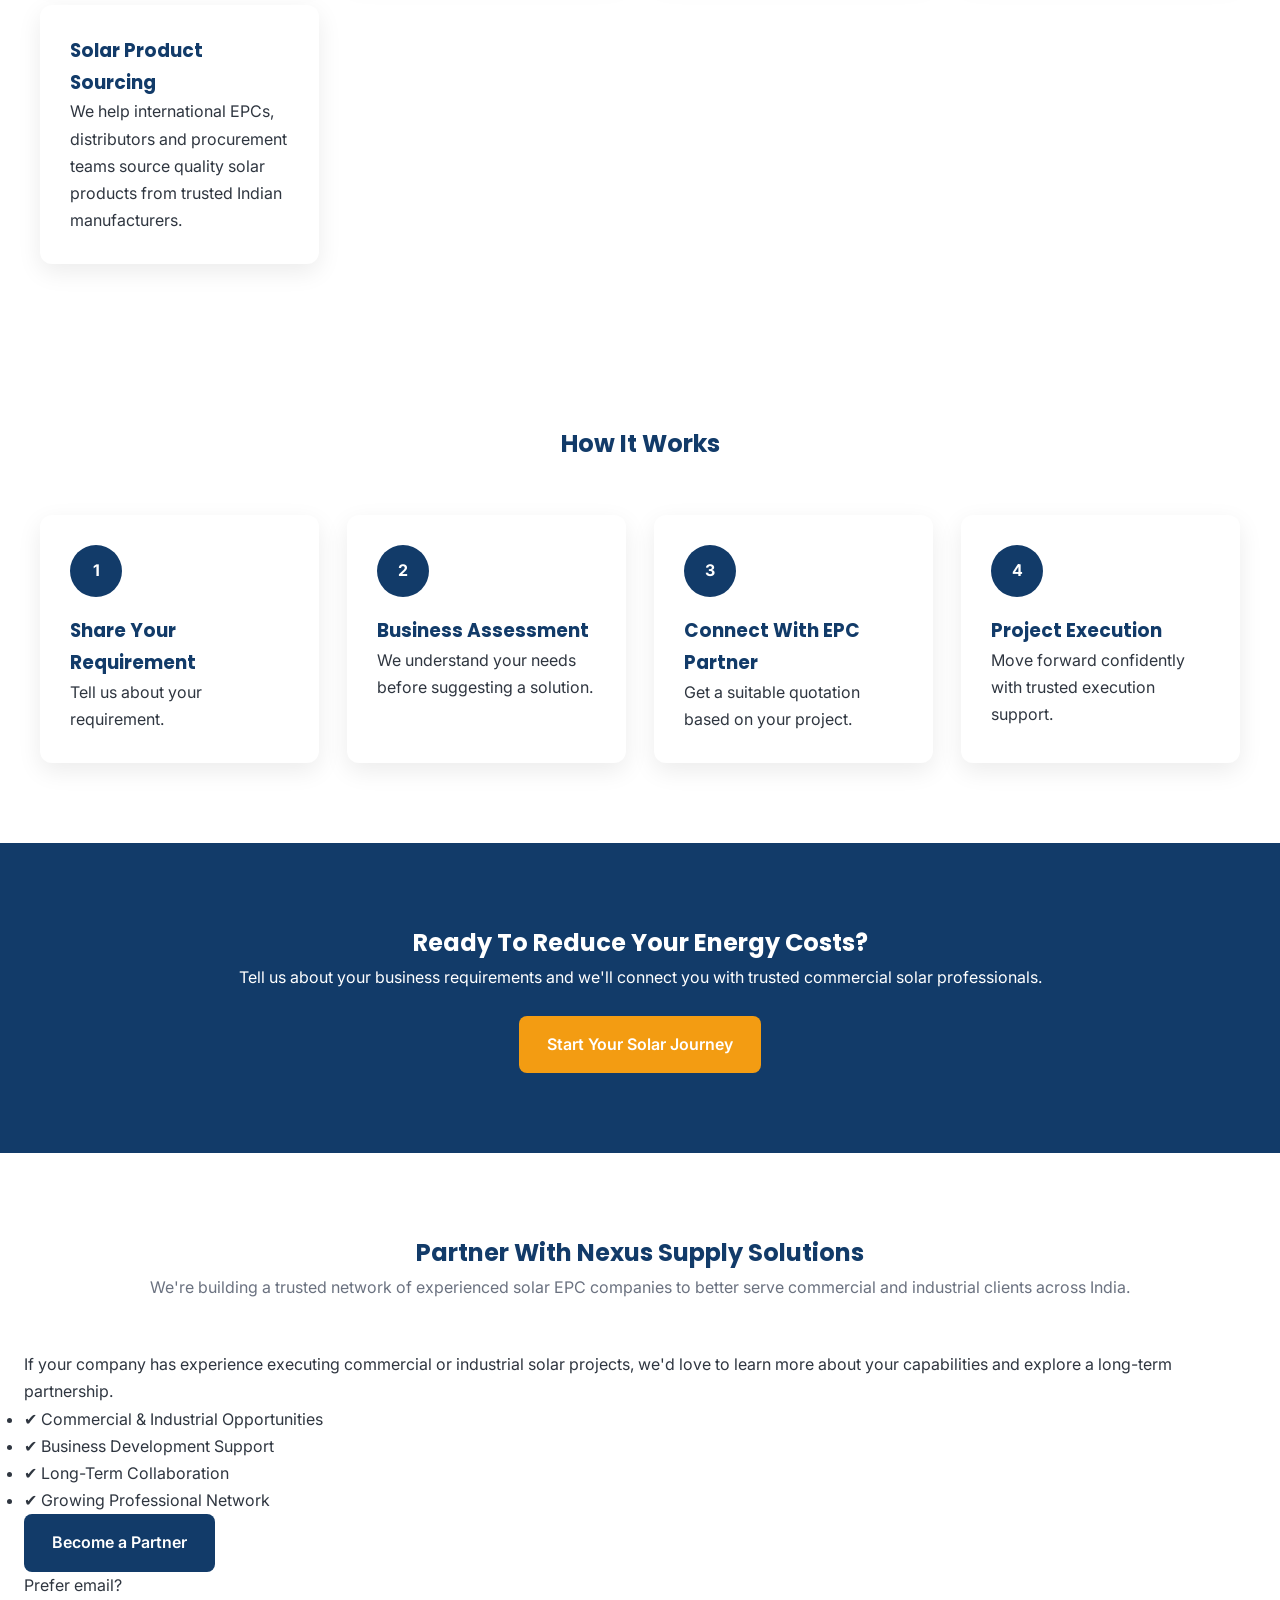
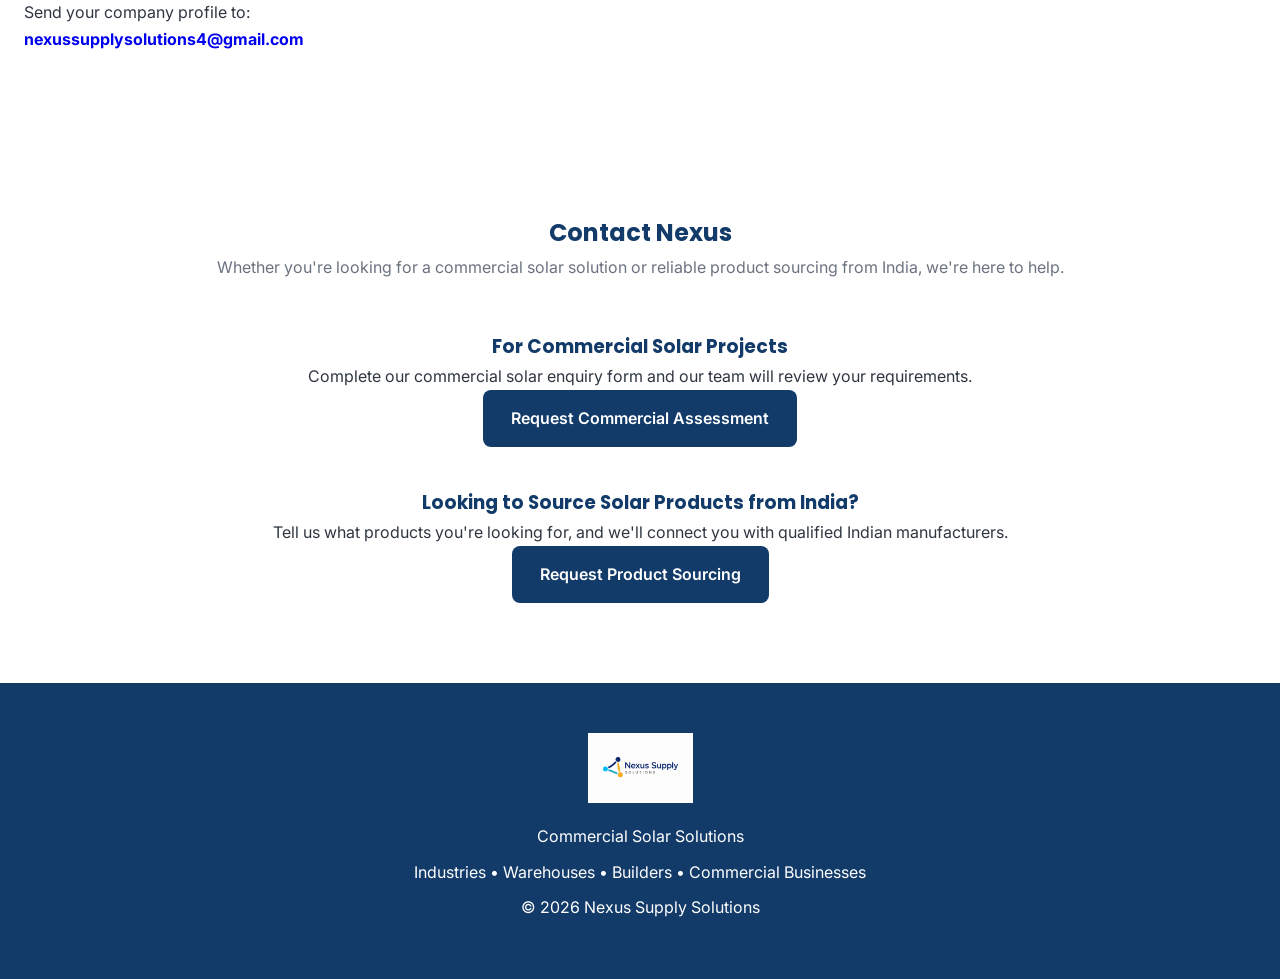
==== commit 3d1e43a8: "Update index.html" ====
--- a/index.html
+++ b/index.html
@@ -198,7 +198,7 @@
 
         <p>
 
-            Reliable energy solutions for every requirement.
+            Commercial solar solutions and international product sourcing tailored to your business needs.
 
         </p>
 
@@ -213,8 +213,7 @@
 
             <p>
 
-                Efficient rooftop solar solutions for homes.
-
+                Efficient rooftop solar solutions for offices, commercial buildings, warehouses and industrial facilities.
             </p>
 
         </div>
@@ -260,15 +259,20 @@
             </p>
 
         </div>
-
-    </div>
-
-</section>
-
-
-
-
-
+<div class="service-card">
+
+    <h3>Solar Product Sourcing</h3>
+
+    <p>
+
+        We help international EPCs, distributors and procurement teams source quality solar products from trusted Indian manufacturers.
+
+    </p>
+
+</div>
+
+
+</section>
 
 
 <!-- ===================== PROCESS ===================== -->
@@ -424,12 +428,16 @@
 
         <p class="partner-email">
 
-            Prefer email?<br>
-            Send your company profile to:<br>
-
-            <strong>nexussupplysolutions4@gmail.com</strong>
-
-        </p>
+    Prefer email?<br>
+    Send your company profile to:<br>
+
+    <strong>
+        <a href="mailto:nexussupplysolutions4@gmail.com">
+            nexussupplysolutions4@gmail.com
+        </a>
+    </strong>
+
+</p>
 
     </div>
 
@@ -490,7 +498,7 @@
         </p>
 
         <a
-            href="YOUR_PRODUCT_SOURCING_FORM_LINK"
+            href="https://forms.gle/PRwPwQZKTcWfHFpM8"
             target="_blank"
             class="primary-btn">
 
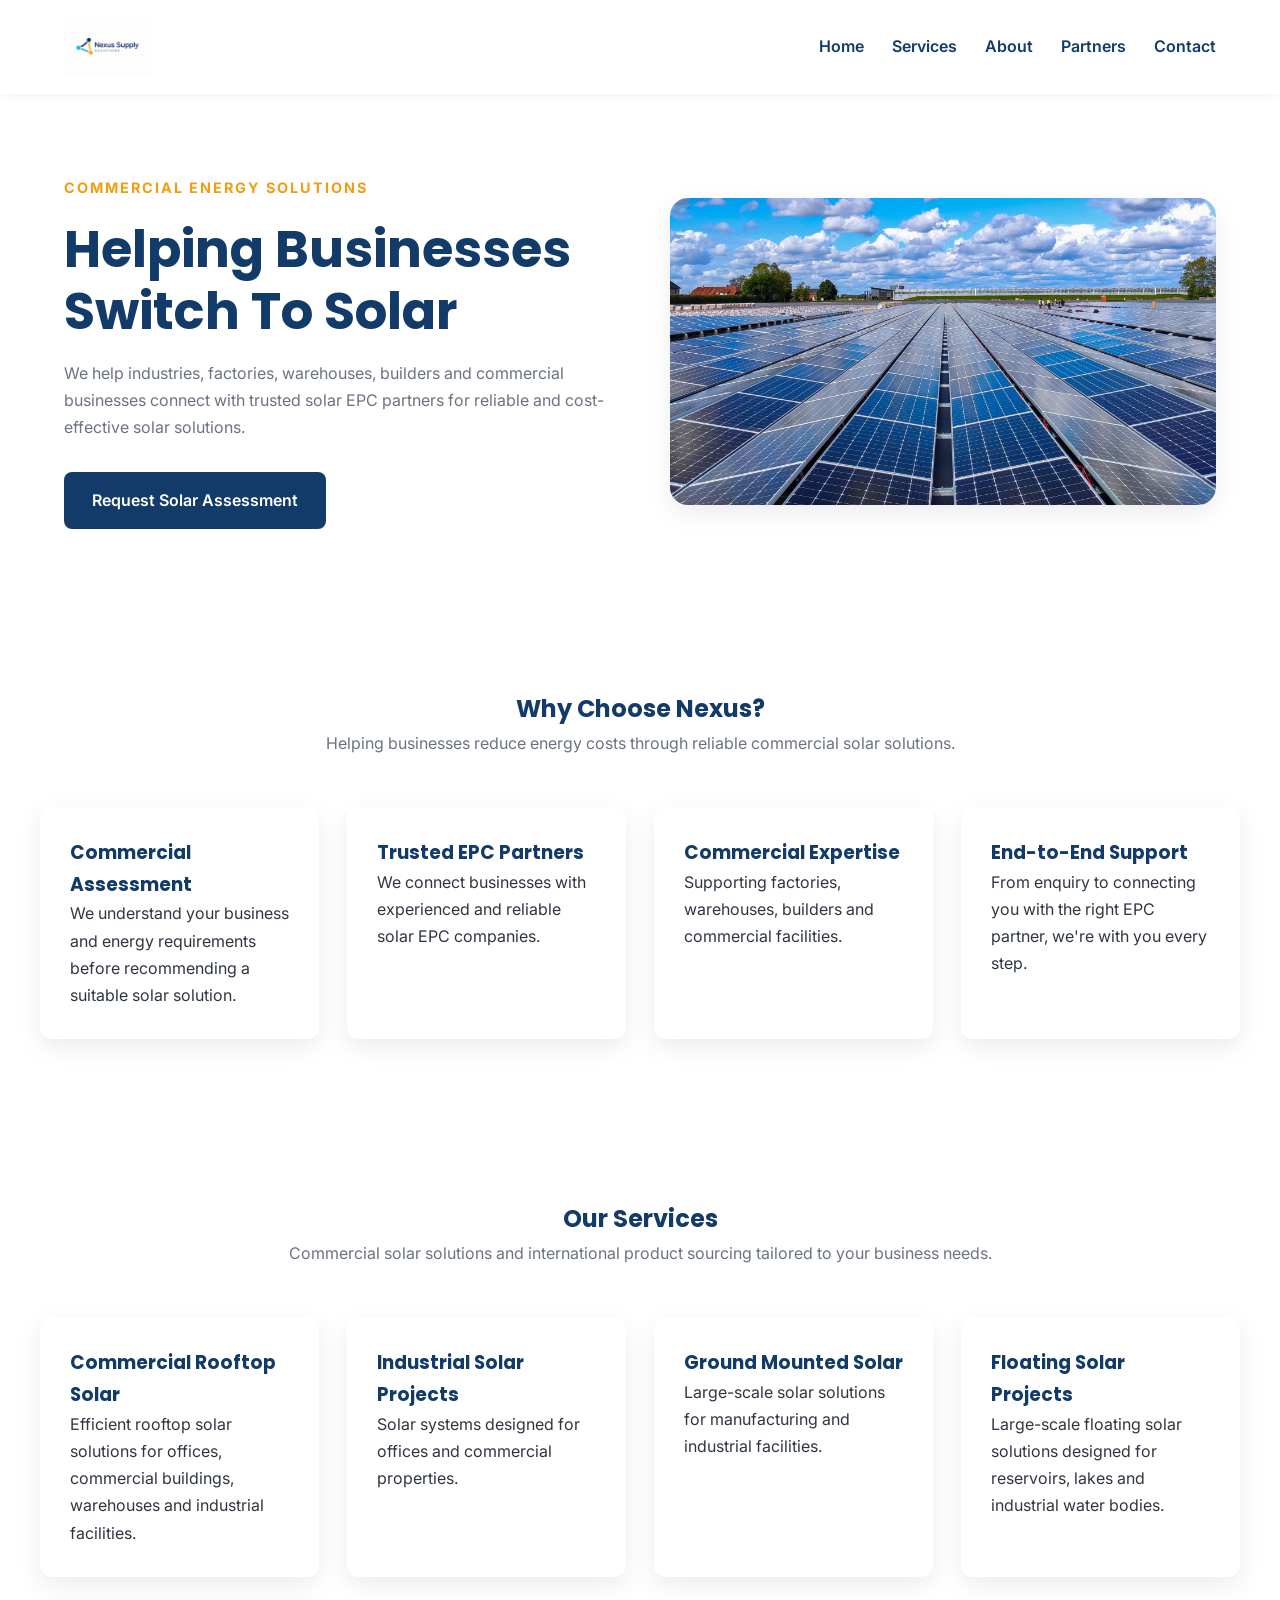
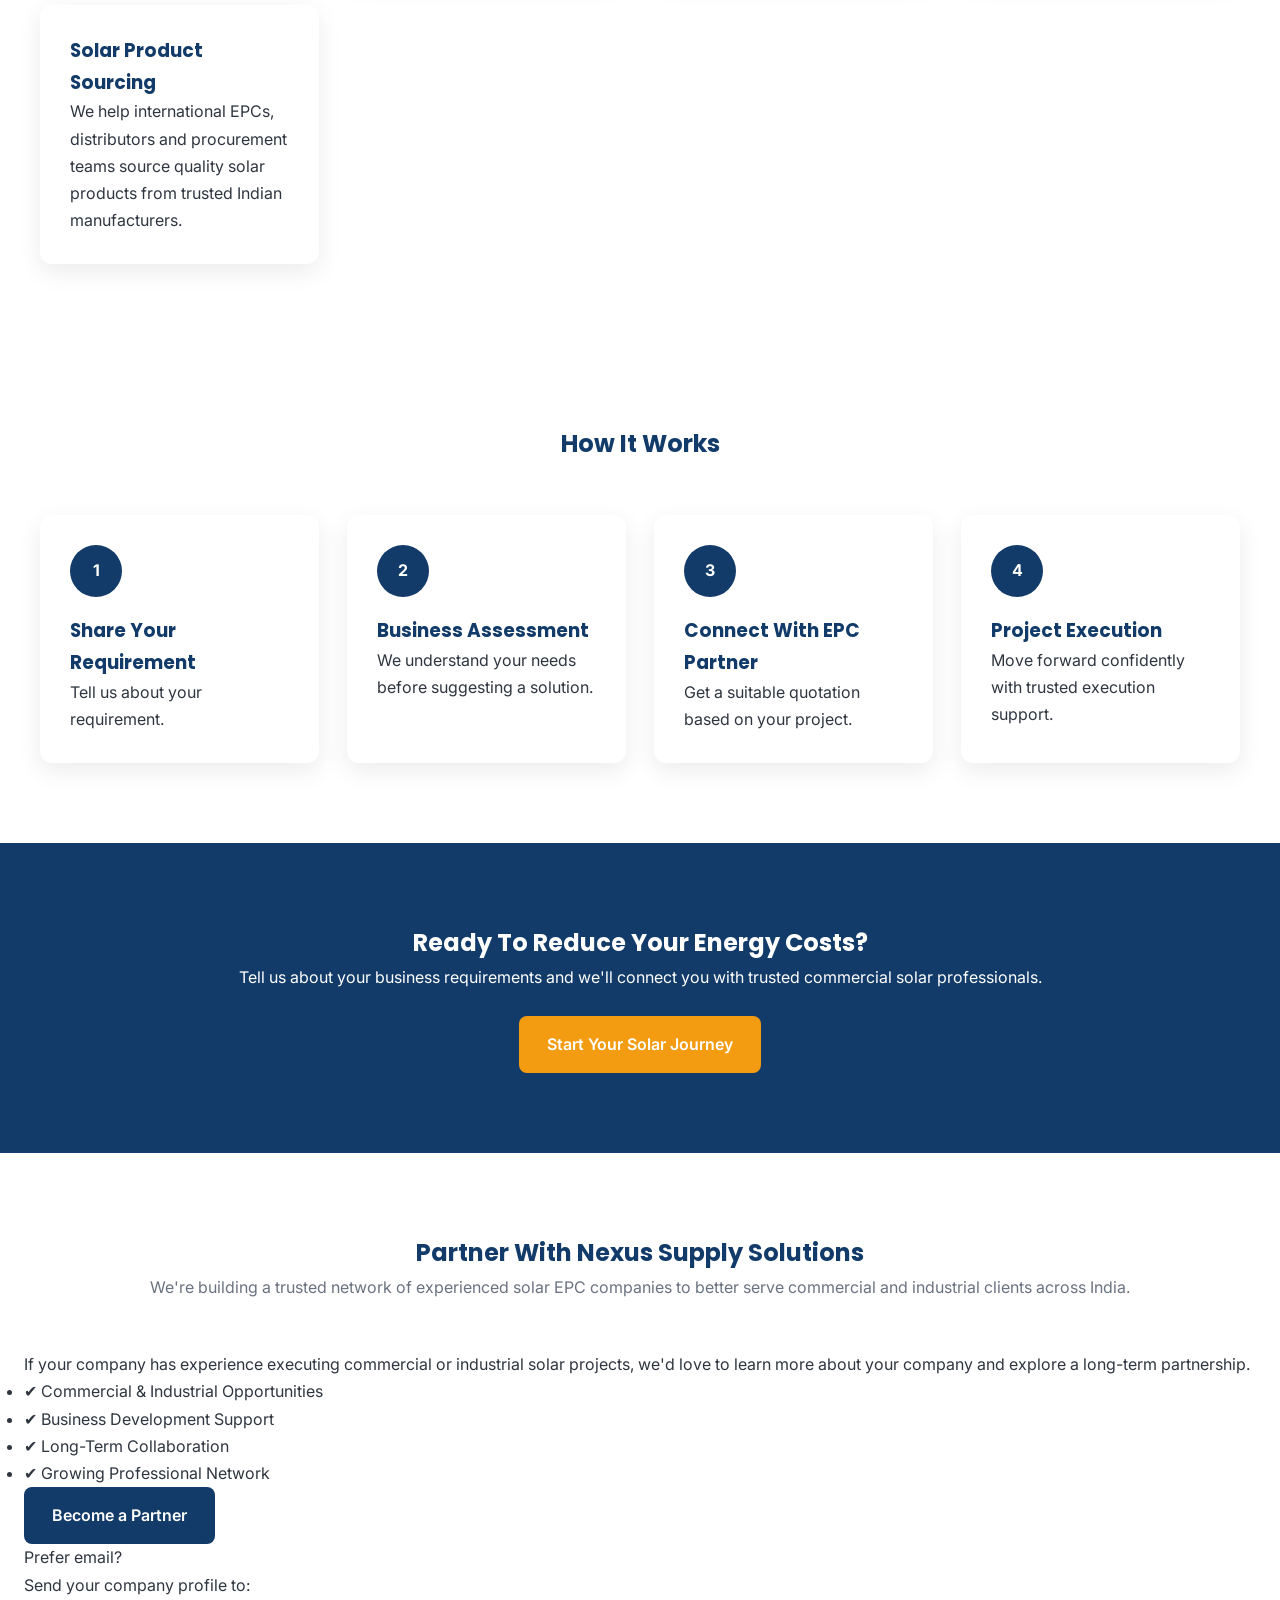
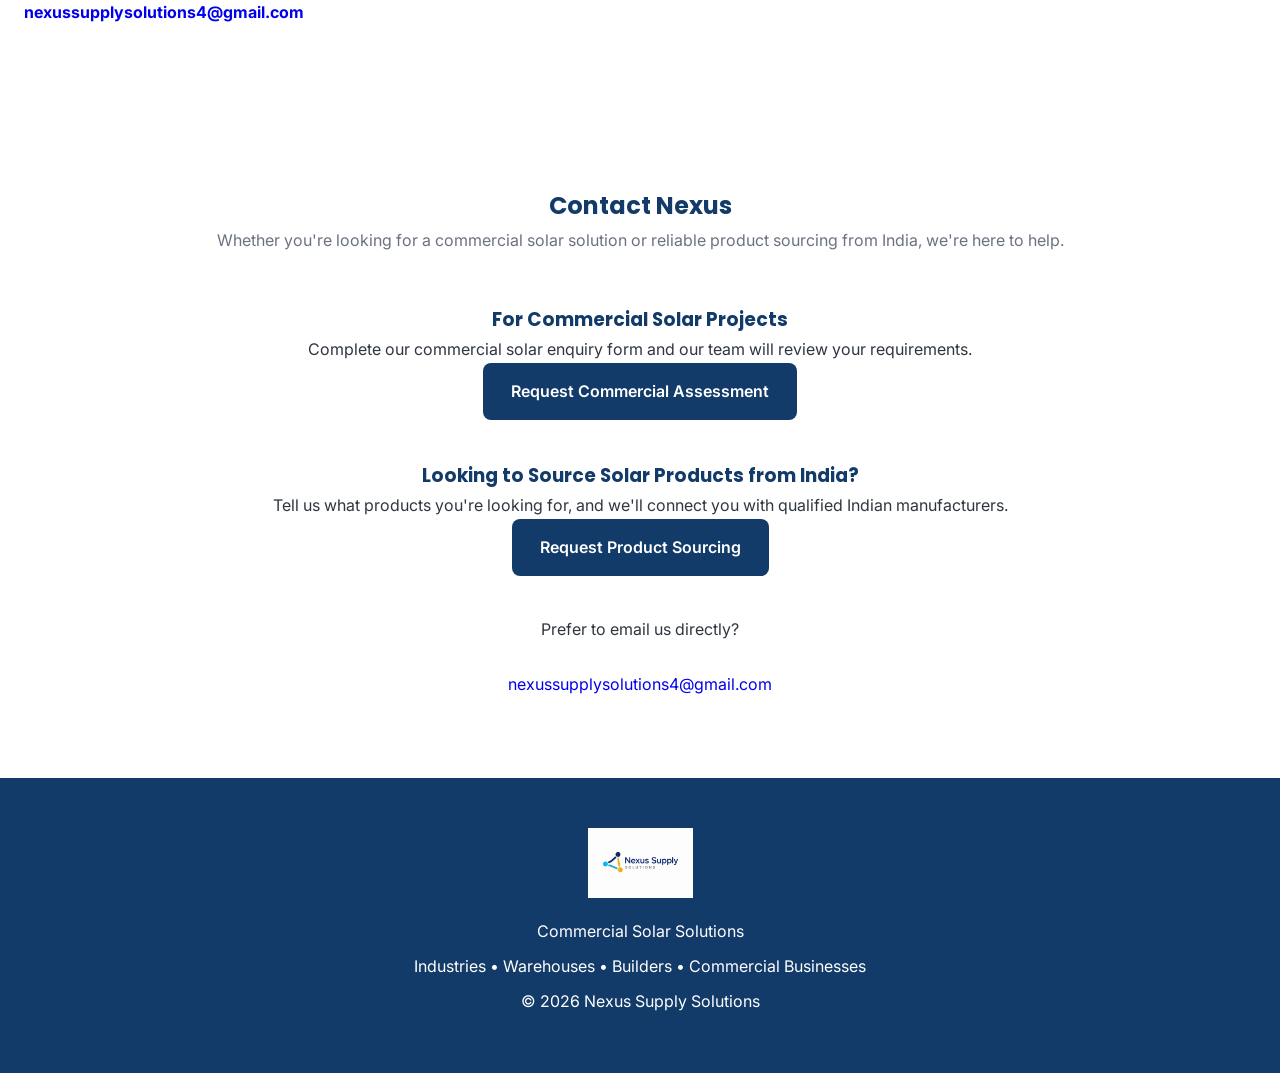
==== commit 9e94c343: "Update index.html" ====
--- a/index.html
+++ b/index.html
@@ -254,7 +254,7 @@
 
             <p>
 
-                Professional electrical panel solutions for residential and industrial projects.
+                Large-scale floating solar solutions designed for reservoirs, lakes and industrial water bodies.
 
             </p>
 
@@ -405,7 +405,7 @@
 
         <p>
 
-           If your company has experience executing commercial or industrial solar projects, we'd love to learn more about your capabilities and explore a long-term partnership.
+           If your company has experience executing commercial or industrial solar projects, we'd love to learn more about your company and explore a long-term partnership.
 
         </p>
 
@@ -498,7 +498,7 @@
         </p>
 
         <a
-            href="https://forms.gle/PRwPwQZKTcWfHFpM8"
+            href="https://forms.gle/f2FZjvqTUe4V9BNn9"
             target="_blank"
             class="primary-btn">
 
@@ -508,6 +508,16 @@
 
     </div>
 
+    <p style="margin-top:40px; text-align:center;">
+
+        Prefer to email us directly?<br><br>
+
+        <a href="mailto:nexussupplysolutions4@gmail.com">
+            nexussupplysolutions4@gmail.com
+        </a>
+
+    </p>
+
 </section>
 
 
